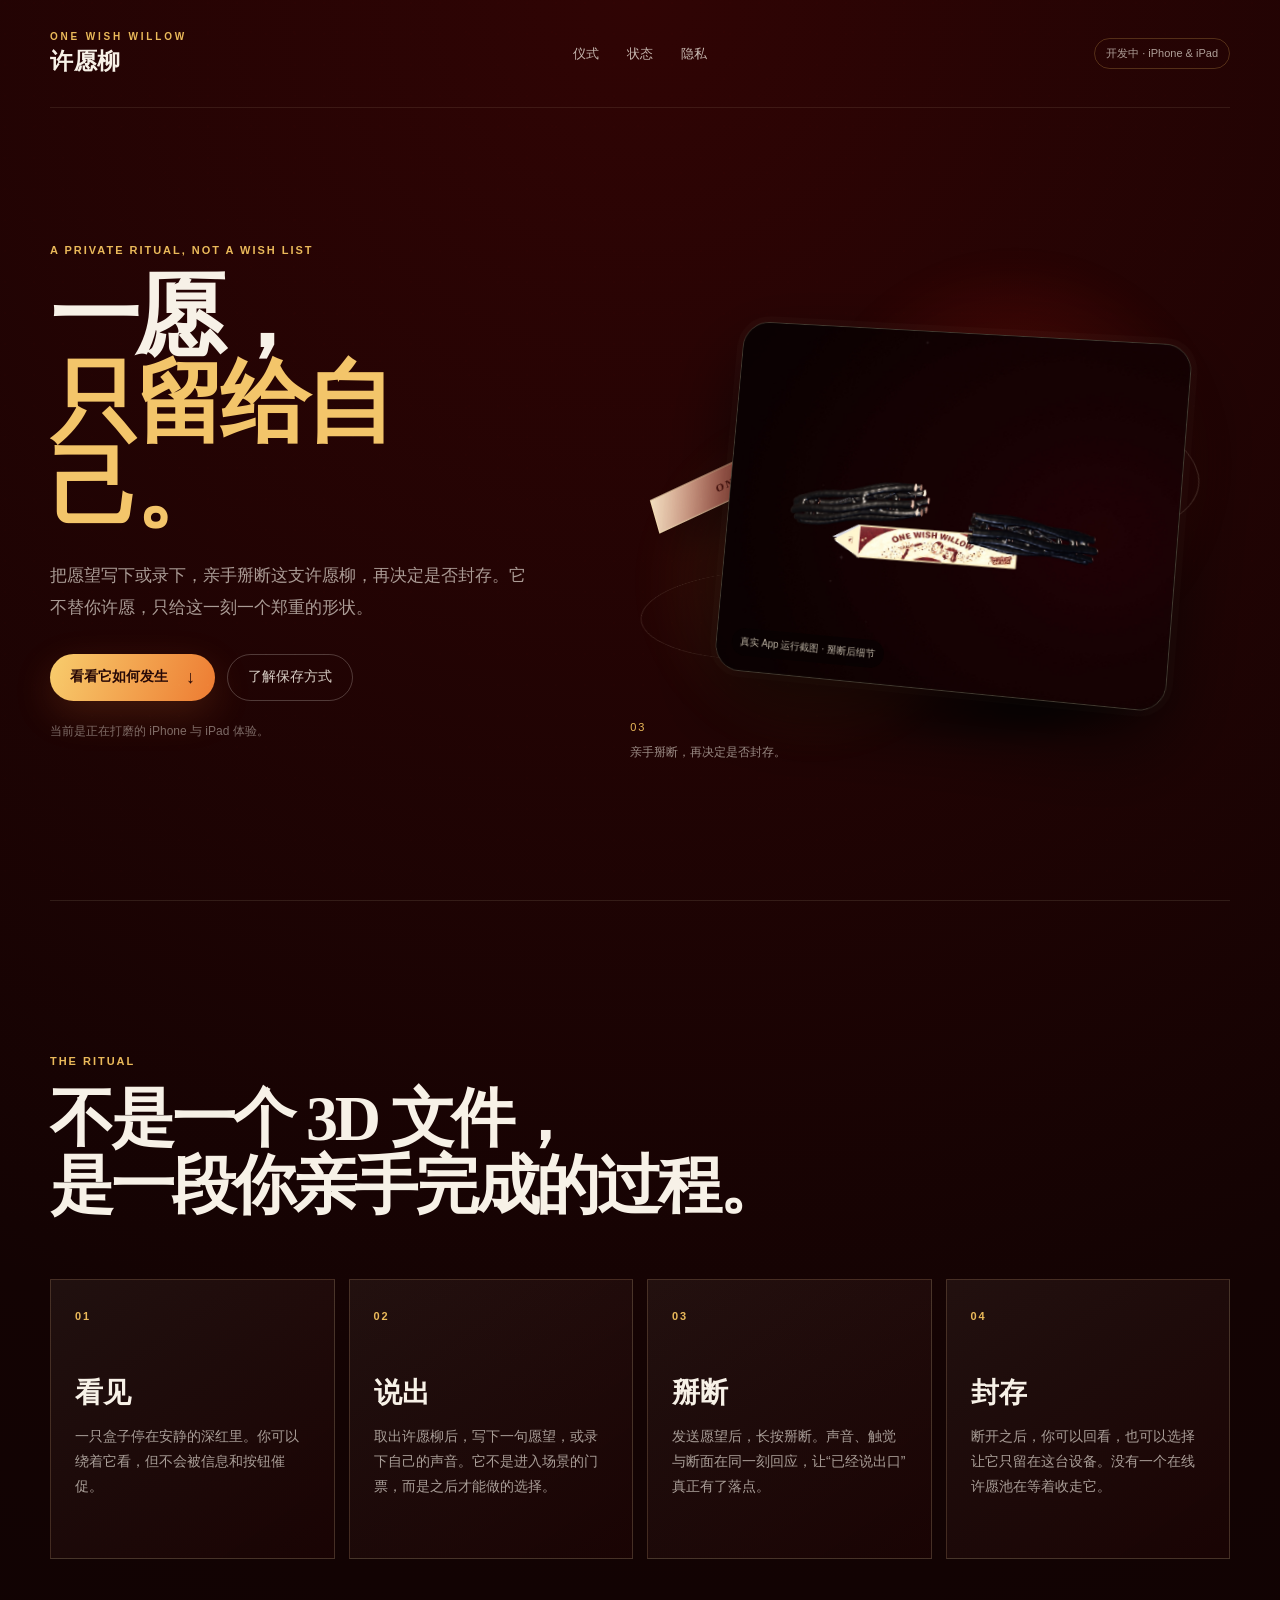
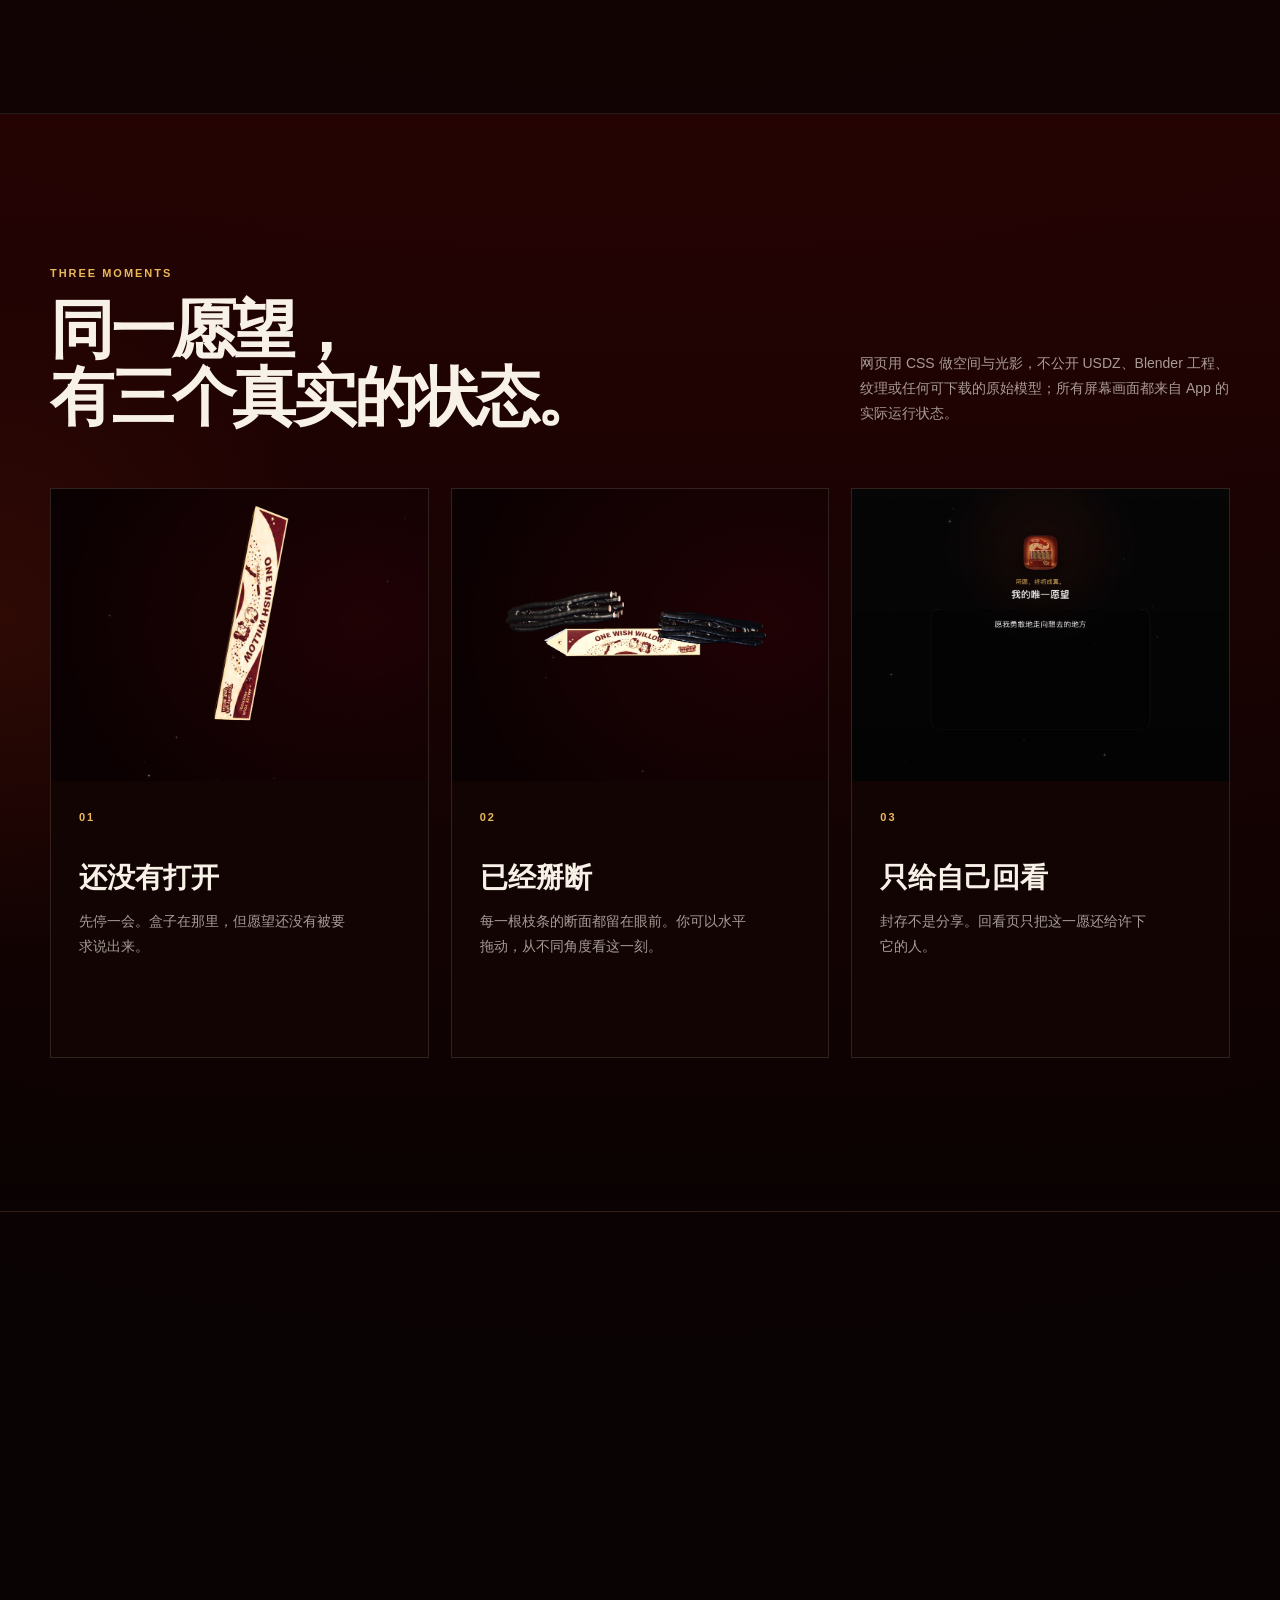
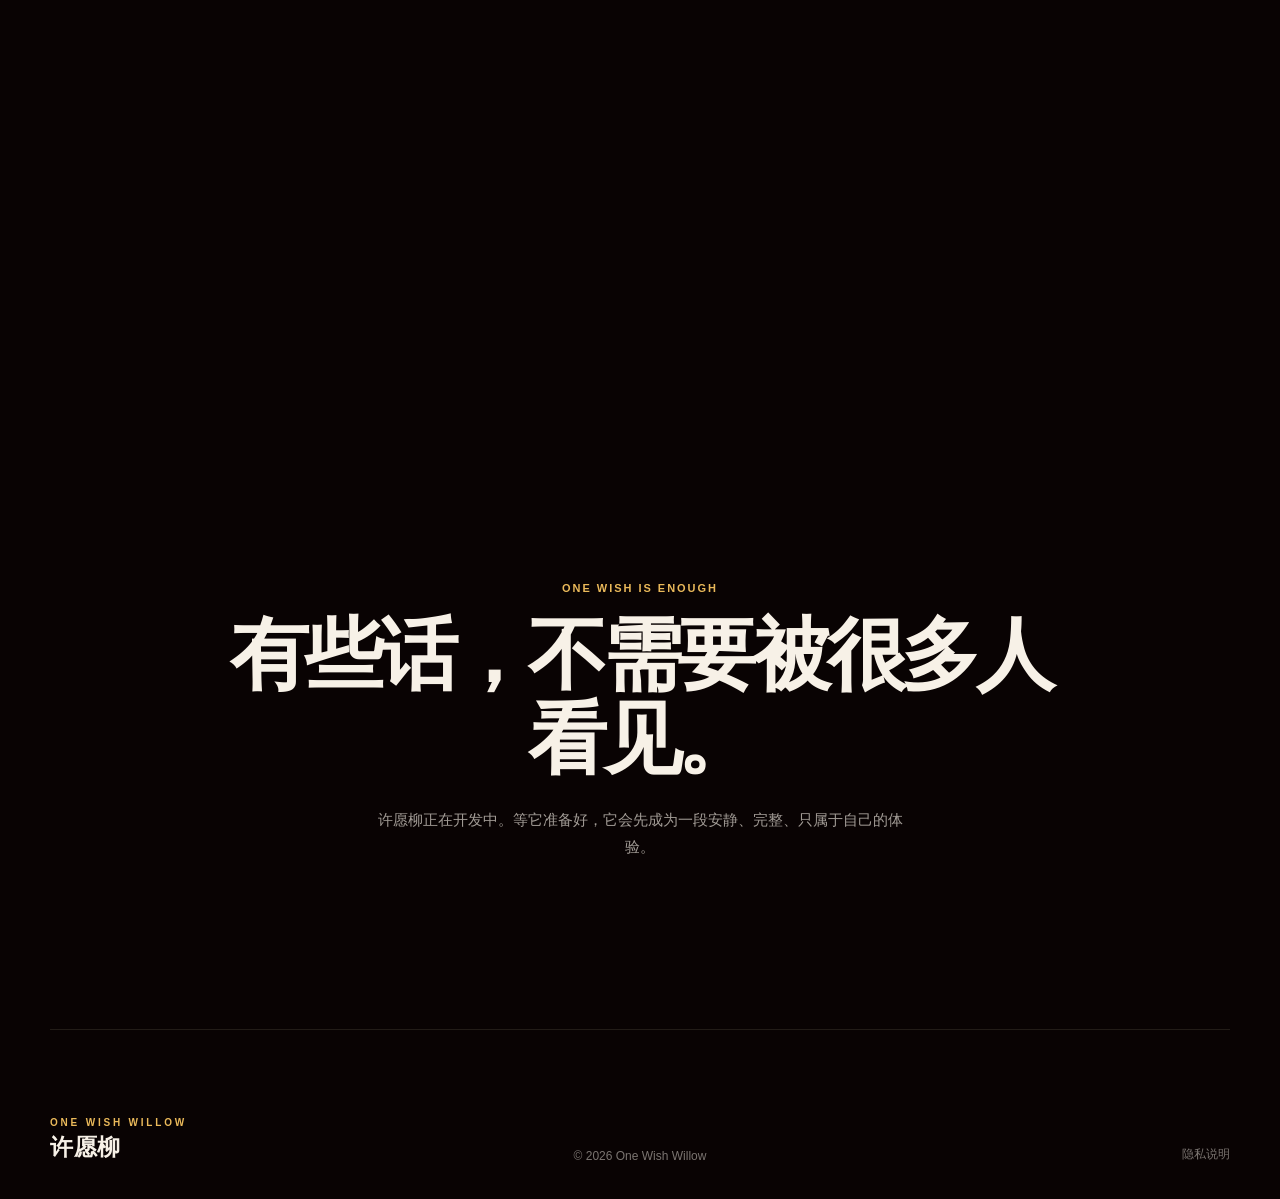
==== index.html @ a001f17a "发布许愿柳产品介绍站" ====
<!doctype html>
<html lang="zh-CN">
<head>
  <meta charset="utf-8">
  <meta name="viewport" content="width=device-width, initial-scale=1">
  <meta name="description" content="One Wish Willow（许愿柳）是一段可以被看见、写下、掰断并封存的个人仪式。">
  <meta name="theme-color" content="#140505">
  <link rel="canonical" href="https://onewishwillow.formyweblym.top/">
  <link rel="stylesheet" href="/assets/site.css">
  <title>许愿柳｜One Wish Willow</title>
  <meta property="og:type" content="website">
  <meta property="og:title" content="许愿柳｜One Wish Willow">
  <meta property="og:description" content="一愿，只留给自己。">
  <meta property="og:url" content="https://onewishwillow.formyweblym.top/">
</head>
<body>
  <a class="skip-link" href="#main">跳到正文</a>
  <div class="page-noise" aria-hidden="true"></div>

  <header class="site-header shell">
    <a class="brand" href="/" aria-label="许愿柳首页">
      <span class="brand-en">ONE WISH WILLOW</span>
      <span class="brand-cn">许愿柳</span>
    </a>
    <nav aria-label="页面导航">
      <a href="#ritual">仪式</a>
      <a href="#states">状态</a>
      <a href="#privacy">隐私</a>
    </nav>
    <span class="site-status">开发中 · iPhone &amp; iPad</span>
  </header>

  <main id="main">
    <section class="hero shell" aria-labelledby="hero-title">
      <div class="hero-copy" data-reveal>
        <p class="eyebrow">A PRIVATE RITUAL, NOT A WISH LIST</p>
        <h1 id="hero-title">一愿，<br><em>只留给自己。</em></h1>
        <p class="hero-lead">把愿望写下或录下，亲手掰断这支许愿柳，再决定是否封存。它不替你许愿，只给这一刻一个郑重的形状。</p>
        <div class="hero-actions">
          <a class="button button-primary" href="#ritual">看看它如何发生 <span aria-hidden="true">↓</span></a>
          <a class="button button-quiet" href="#privacy">了解保存方式</a>
        </div>
        <p class="availability">当前是正在打磨的 iPhone 与 iPad 体验。</p>
      </div>

      <div class="hero-stage" data-stage data-reveal aria-label="许愿柳在 iPad 上的真实 App 界面">
        <div class="stage-aura aura-one" aria-hidden="true"></div>
        <div class="stage-aura aura-two" aria-hidden="true"></div>
        <div class="paper-orbit orbit-one" aria-hidden="true"></div>
        <div class="paper-orbit orbit-two" aria-hidden="true"></div>
        <div class="paper-strip" aria-hidden="true"><span>ONE WISH WILLOW</span></div>
        <div class="device-shadow" aria-hidden="true"></div>
        <figure class="app-frame hero-frame">
          <img src="/assets/app-broken-detail.jpg" alt="许愿柳 App 掰断后的运行状态细节：分开的枝条与许愿盒停在深红背景中。" width="2064" height="1800">
          <figcaption>真实 App 运行截图 · 掰断后细节</figcaption>
        </figure>
        <p class="stage-note"><span>03</span> 亲手掰断，再决定是否封存。</p>
      </div>
    </section>

    <section class="manifesto shell" id="ritual" aria-labelledby="ritual-title">
      <div class="section-heading" data-reveal>
        <p class="eyebrow">THE RITUAL</p>
        <h2 id="ritual-title">不是一个 3D 文件，<br>是一段你亲手完成的过程。</h2>
      </div>
      <div class="ritual-grid">
        <article class="ritual-step" data-reveal>
          <span class="step-number">01</span>
          <h3>看见</h3>
          <p>一只盒子停在安静的深红里。你可以绕着它看，但不会被信息和按钮催促。</p>
        </article>
        <article class="ritual-step" data-reveal>
          <span class="step-number">02</span>
          <h3>说出</h3>
          <p>取出许愿柳后，写下一句愿望，或录下自己的声音。它不是进入场景的门票，而是之后才能做的选择。</p>
        </article>
        <article class="ritual-step" data-reveal>
          <span class="step-number">03</span>
          <h3>掰断</h3>
          <p>发送愿望后，长按掰断。声音、触觉与断面在同一刻回应，让“已经说出口”真正有了落点。</p>
        </article>
        <article class="ritual-step" data-reveal>
          <span class="step-number">04</span>
          <h3>封存</h3>
          <p>断开之后，你可以回看，也可以选择让它只留在这台设备。没有一个在线许愿池在等着收走它。</p>
        </article>
      </div>
    </section>

    <section class="state-section" id="states" aria-labelledby="states-title">
      <div class="shell">
        <div class="section-heading split-heading" data-reveal>
          <div>
            <p class="eyebrow">THREE MOMENTS</p>
            <h2 id="states-title">同一愿望，<br>有三个真实的状态。</h2>
          </div>
          <p>网页用 CSS 做空间与光影，不公开 USDZ、Blender 工程、纹理或任何可下载的原始模型；所有屏幕画面都来自 App 的实际运行状态。</p>
        </div>

        <div class="state-cards">
          <article class="state-card state-card-waiting" data-reveal>
            <div class="state-copy">
              <span class="step-number">01</span>
              <h3>还没有打开</h3>
              <p>先停一会。盒子在那里，但愿望还没有被要求说出来。</p>
            </div>
            <figure class="app-frame state-frame">
              <img src="/assets/app-awaiting.jpg" alt="未开盒的许愿柳 App 画面。" width="2064" height="2752" loading="lazy">
            </figure>
          </article>

          <article class="state-card state-card-broken" data-reveal>
            <div class="state-copy">
              <span class="step-number">02</span>
              <h3>已经掰断</h3>
              <p>每一根枝条的断面都留在眼前。你可以水平拖动，从不同角度看这一刻。</p>
            </div>
            <figure class="app-frame state-frame">
              <img src="/assets/app-broken.jpg" alt="许愿柳已经掰断后的 App 画面，左右两段枝条与许愿盒分离。" width="2064" height="2752" loading="lazy">
            </figure>
          </article>

          <article class="state-card state-card-archive" data-reveal>
            <div class="state-copy">
              <span class="step-number">03</span>
              <h3>只给自己回看</h3>
              <p>封存不是分享。回看页只把这一愿还给许下它的人。</p>
            </div>
            <figure class="app-frame state-frame">
              <img src="/assets/app-archive.jpg" alt="许愿柳 App 的愿望回看页面，展示一段已写下的愿望。" width="2064" height="2752" loading="lazy">
            </figure>
          </article>
        </div>
      </div>
    </section>

    <section class="privacy-section shell" id="privacy" aria-labelledby="privacy-title">
      <div class="privacy-panel" data-reveal>
        <div class="privacy-symbol" aria-hidden="true">一</div>
        <p class="eyebrow">PRIVATE BY INTENTION</p>
        <h2 id="privacy-title">愿望不是内容资产。</h2>
        <p>当前设计里，未封存的愿望只活在这次使用中；只有在你主动封存之后，它才会保存在这台设备的本地空间。它不使用 iCloud；卸载 App 后，本地沙盒也会一起清除。</p>
        <div class="privacy-facts" role="list">
          <span role="listitem">不公开 3D 原始资产</span>
          <span role="listitem">不把愿望同步到 iCloud</span>
          <span role="listitem">封存由你主动决定</span>
        </div>
        <a class="text-link" href="/privacy/">阅读产品隐私说明 <span aria-hidden="true">→</span></a>
      </div>
    </section>

    <section class="closing shell" aria-labelledby="closing-title">
      <p class="eyebrow" data-reveal>ONE WISH IS ENOUGH</p>
      <h2 id="closing-title" data-reveal>有些话，不需要被很多人看见。</h2>
      <p data-reveal>许愿柳正在开发中。等它准备好，它会先成为一段安静、完整、只属于自己的体验。</p>
    </section>
  </main>

  <footer class="site-footer shell">
    <a class="brand" href="/" aria-label="许愿柳首页">
      <span class="brand-en">ONE WISH WILLOW</span>
      <span class="brand-cn">许愿柳</span>
    </a>
    <p>© <span data-year>2026</span> One Wish Willow</p>
    <a href="/privacy/">隐私说明</a>
  </footer>

  <script src="/assets/site.js"></script>
</body>
</html>
---- assets/site.css ----
:root {
  color-scheme: dark;
  --ink: #f7f1e7;
  --muted: rgba(247, 241, 231, .64);
  --faint: rgba(247, 241, 231, .13);
  --line: rgba(251, 222, 165, .18);
  --gold: #eab95a;
  --orange: #f07b31;
  --wine: #330606;
  --night: #090303;
  --paper: #f5e8c8;
  --shell: min(1180px, calc(100vw - 48px));
  font-family: -apple-system, BlinkMacSystemFont, "SF Pro Display", "PingFang SC", "Hiragino Sans GB", "Microsoft YaHei", sans-serif;
}

* { box-sizing: border-box; }
html { scroll-behavior: smooth; background: var(--night); }
body { margin: 0; min-width: 320px; color: var(--ink); background: radial-gradient(circle at 50% 0%, #300404 0, #130303 32%, #090303 72%); }
body::before { content: ""; position: fixed; inset: 0; pointer-events: none; background: linear-gradient(90deg, rgba(255,255,255,.012) 1px, transparent 1px), linear-gradient(rgba(255,255,255,.01) 1px, transparent 1px); background-size: 72px 72px; mask-image: linear-gradient(#000, transparent 70%); opacity: .35; }
a { color: inherit; text-decoration: none; }
img { display: block; max-width: 100%; }
.shell { width: var(--shell); margin-inline: auto; }
.page-noise { position: fixed; z-index: 5; inset: 0; pointer-events: none; opacity: .16; mix-blend-mode: soft-light; background-image: radial-gradient(circle at 18% 9%, rgba(255,255,255,.20) 0 1px, transparent 1.2px), radial-gradient(circle at 84% 68%, rgba(255,212,145,.16) 0 1px, transparent 1.2px); background-size: 29px 31px, 43px 47px; }

.skip-link { position: fixed; left: 16px; top: -60px; z-index: 20; border-radius: 9px; padding: 10px 14px; background: var(--paper); color: #1b0604; transition: top .2s; }
.skip-link:focus { top: 16px; }
.site-header { position: relative; z-index: 6; display: grid; grid-template-columns: 1fr auto 1fr; align-items: center; min-height: 108px; border-bottom: 1px solid rgba(255, 238, 197, .09); }
.brand { display: inline-flex; width: fit-content; flex-direction: column; gap: 4px; }
.brand-en { color: var(--gold); font-size: 10px; font-weight: 800; letter-spacing: .28em; }
.brand-cn { font-family: ui-serif, "Songti SC", "STSong", serif; color: var(--ink); font-size: 23px; font-weight: 700; letter-spacing: .03em; }
nav { display: flex; align-items: center; gap: 28px; font-size: 13px; color: rgba(247,241,231,.75); }
nav a { transition: color .2s; }
nav a:hover, .text-link:hover, .back-link:hover { color: var(--gold); }
.site-status { justify-self: end; border: 1px solid rgba(234,185,90,.24); border-radius: 999px; padding: 7px 11px; color: rgba(247,241,231,.65); font-size: 11px; }

.hero { position: relative; display: grid; grid-template-columns: minmax(0, .9fr) minmax(440px, 1.1fr); min-height: min(820px, calc(100vh - 108px)); align-items: center; gap: clamp(40px, 7vw, 110px); padding-block: 60px 84px; }
.hero-copy { position: relative; z-index: 2; padding-block: 34px; }
.eyebrow { margin: 0 0 18px; color: var(--gold); font-size: 11px; font-weight: 750; letter-spacing: .18em; }
h1, h2, h3, p { margin-top: 0; }
h1 { max-width: 650px; margin-bottom: 28px; font-family: ui-serif, "Songti SC", "STSong", serif; font-size: clamp(52px, 7vw, 92px); font-weight: 650; letter-spacing: -.055em; line-height: .96; }
h1 em, h2 em { color: #f3c56a; font-style: normal; }
.hero-lead { max-width: 510px; color: var(--muted); font-size: 17px; line-height: 1.85; }
.hero-actions { display: flex; flex-wrap: wrap; gap: 12px; margin-top: 31px; }
.button { display: inline-flex; align-items: center; justify-content: center; min-height: 47px; padding: 0 20px; border-radius: 999px; font-size: 14px; transition: transform .22s ease, background .22s ease, border-color .22s ease; }
.button:hover { transform: translateY(-2px); }
.button-primary { gap: 18px; background: linear-gradient(110deg, #f8cd6d, #ed7b32); box-shadow: 0 13px 38px rgba(237, 123, 50, .18); color: #270806; font-weight: 750; }
.button-primary span { font-size: 18px; }
.button-quiet { border: 1px solid rgba(247,241,231,.23); color: rgba(247,241,231,.86); }
.availability { margin: 22px 0 0; color: rgba(247,241,231,.43); font-size: 12px; }

.hero-stage { position: relative; min-height: 610px; perspective: 1800px; isolation: isolate; }
.app-frame { overflow: hidden; border: 1px solid rgba(255,235,194,.24); background: #060202; box-shadow: 0 35px 80px rgba(0,0,0,.62), 0 0 0 6px rgba(255,238,214,.025); }
.hero-frame { position: absolute; z-index: 3; width: min(460px, 60vw); aspect-ratio: 1.28; right: 2%; top: 128px; border-radius: 27px; transform: rotateX(4deg) rotateY(-12deg) rotateZ(5deg) translateZ(0); transform-style: preserve-3d; transition: transform .5s cubic-bezier(.2,.7,.2,1); }
.hero-frame img { width: 100%; height: 100%; aspect-ratio: auto; object-fit: cover; object-position: center 66%; }
.hero-stage:hover .hero-frame { transform: rotateX(1deg) rotateY(-3deg) rotateZ(1deg) translateY(-8px); }
.app-frame img { width: 100%; aspect-ratio: 3 / 4; object-fit: cover; object-position: center; }
.hero-frame::after { content: ""; position: absolute; inset: 14px -12px -16px 14px; z-index: -1; border-radius: inherit; background: linear-gradient(130deg, rgba(234,185,90,.18), rgba(96,4,4,.12)); filter: blur(16px); transform: translateZ(-10px); }
.hero-frame figcaption { position: absolute; left: 16px; bottom: 15px; margin: 0; border-radius: 999px; padding: 7px 9px; background: rgba(8,2,2,.72); backdrop-filter: blur(10px); color: rgba(255,245,224,.72); font-size: 10px; }
.stage-aura { position: absolute; z-index: -1; border-radius: 50%; filter: blur(12px); }
.aura-one { width: 430px; height: 430px; right: 0; top: 62px; background: radial-gradient(circle, rgba(153, 16, 8, .55), transparent 67%); }
.aura-two { width: 390px; height: 350px; bottom: 40px; left: -10px; background: radial-gradient(circle, rgba(234, 143, 42, .18), transparent 66%); }
.device-shadow { position: absolute; z-index: 1; width: 310px; height: 82px; right: 7%; bottom: 52px; border-radius: 50%; background: radial-gradient(ellipse, rgba(0,0,0,.85), transparent 70%); filter: blur(12px); transform: rotate(-5deg); }
.paper-orbit { position: absolute; z-index: 0; border: 1px solid rgba(245,232,200,.22); transform-style: preserve-3d; }
.orbit-one { width: 370px; height: 370px; right: 5%; top: 95px; border-radius: 47% 53% 44% 56% / 48% 43% 57% 52%; transform: rotateX(66deg) rotateZ(-24deg); }
.orbit-two { width: 250px; height: 250px; left: 2%; bottom: 60px; border-radius: 50%; transform: rotateX(73deg) rotateZ(30deg); opacity: .62; }
.paper-strip { position: absolute; z-index: 2; left: 2%; top: 42%; width: 270px; border: 1px solid rgba(247,226,177,.65); padding: 10px 15px; background: linear-gradient(110deg, #f2dec0, #9e221a 47%, #f5dfbd); color: #50110c; font-family: ui-serif, serif; font-size: 11px; font-weight: 800; letter-spacing: .16em; text-align: center; transform: rotate(-25deg) skewX(-9deg); box-shadow: 15px 17px 35px rgba(0,0,0,.27); }
.stage-note { position: absolute; z-index: 4; left: 0; bottom: 23px; max-width: 210px; color: rgba(247,241,231,.57); font-size: 12px; line-height: 1.6; }
.stage-note span { display: block; margin-bottom: 6px; color: var(--gold); font-size: 11px; letter-spacing: .18em; }

.manifesto, .state-section, .privacy-section, .closing { padding-block: clamp(90px, 12vw, 165px); }
.manifesto { border-top: 1px solid rgba(255,238,197,.1); }
.section-heading h2 { margin-bottom: 0; font-family: ui-serif, "Songti SC", serif; font-size: clamp(37px, 5vw, 66px); font-weight: 600; letter-spacing: -.05em; line-height: 1.05; }
.ritual-grid { display: grid; grid-template-columns: repeat(4, 1fr); gap: 14px; margin-top: 60px; }
.ritual-step { min-height: 280px; border: 1px solid var(--line); padding: 26px 24px; background: linear-gradient(145deg, rgba(255,245,222,.055), rgba(104,6,4,.09)); transition: transform .25s, border-color .25s, background .25s; }
.ritual-step:hover { border-color: rgba(234,185,90,.5); background: linear-gradient(145deg, rgba(255,245,222,.09), rgba(104,6,4,.16)); transform: translateY(-6px); }
.step-number { color: var(--gold); font-size: 11px; font-weight: 750; letter-spacing: .18em; }
.ritual-step h3, .state-copy h3 { margin: 50px 0 12px; font-family: ui-serif, "Songti SC", serif; font-size: 28px; font-weight: 600; }
.ritual-step p, .state-copy p, .split-heading > p { color: var(--muted); font-size: 14px; line-height: 1.8; }

.state-section { position: relative; background: linear-gradient(180deg, rgba(99,4,4,.25), rgba(9,3,3,0)); border-block: 1px solid rgba(255,238,197,.1); overflow: clip; }
.state-section::before { content: ""; position: absolute; width: 700px; height: 700px; left: -350px; top: 14%; border-radius: 50%; background: radial-gradient(circle, rgba(204,58,18,.12), transparent 68%); }
.split-heading { position: relative; display: grid; grid-template-columns: 1fr minmax(240px, 370px); align-items: end; gap: 36px; }
.split-heading > p { margin: 0 0 5px; }
.state-cards { display: grid; grid-template-columns: repeat(3, 1fr); gap: 22px; margin-top: 56px; }
.state-card { position: relative; display: flex; min-height: 570px; flex-direction: column; overflow: hidden; border: 1px solid rgba(255,238,197,.13); background: #130404; }
.state-copy { position: relative; z-index: 2; order: 1; padding: 26px 28px 32px; }
.state-copy h3 { margin-top: 34px; }
.state-copy p { max-width: 270px; }
.state-frame, .state-card-broken .state-frame, .state-card-archive .state-frame { position: relative; order: 0; width: 100%; height: 292px; min-height: 292px; left: auto; bottom: auto; margin: 0; border: none; border-radius: 0; box-shadow: inset 0 -1px 0 rgba(255,238,197,.13); transform: none; }
.state-frame img { width: 100%; height: 100%; aspect-ratio: auto; object-fit: cover; object-position: center 62%; transition: transform .45s ease; }
.state-card-broken .state-frame img { object-position: center 61%; }
.state-card-archive .state-frame img { object-position: center 58%; }
.state-card:hover .state-frame, .state-card-broken:hover .state-frame, .state-card-archive:hover .state-frame { transform: none; }
.state-card:hover .state-frame img { transform: scale(1.025); }

.privacy-section { padding-top: clamp(100px, 14vw, 190px); }
.privacy-panel { position: relative; overflow: hidden; border: 1px solid rgba(234,185,90,.23); padding: clamp(42px, 7vw, 90px); background: radial-gradient(circle at 100% 0%, rgba(156,24,11,.36), transparent 35%), linear-gradient(135deg, rgba(248,219,158,.11), rgba(42,4,4,.45)); }
.privacy-panel::before { content: ""; position: absolute; width: 230px; height: 230px; right: -56px; bottom: -70px; border: 1px solid rgba(234,185,90,.35); border-radius: 45% 55% 50% 50%; transform: rotate(35deg); }
.privacy-panel h2 { position: relative; max-width: 650px; margin-bottom: 24px; font-family: ui-serif, "Songti SC", serif; font-size: clamp(42px, 5vw, 70px); font-weight: 600; letter-spacing: -.05em; line-height: 1; }
.privacy-panel > p:not(.eyebrow) { position: relative; max-width: 660px; color: rgba(247,241,231,.7); font-size: 16px; line-height: 1.9; }
.privacy-symbol { position: absolute; top: -50px; right: 7%; color: rgba(234,185,90,.13); font-family: ui-serif, serif; font-size: 290px; line-height: 1; }
.privacy-facts { position: relative; display: flex; flex-wrap: wrap; gap: 10px; margin: 34px 0; }
.privacy-facts span { border: 1px solid rgba(247,241,231,.24); border-radius: 999px; padding: 9px 13px; color: rgba(247,241,231,.82); font-size: 12px; }
.text-link { position: relative; display: inline-block; color: var(--gold); font-size: 14px; }

.closing { text-align: center; }
.closing .eyebrow { margin-bottom: 20px; }
.closing h2 { max-width: 860px; margin: 0 auto 25px; font-family: ui-serif, "Songti SC", serif; font-size: clamp(44px, 6.2vw, 82px); font-weight: 600; letter-spacing: -.055em; line-height: 1.05; }
.closing > p:last-child { max-width: 530px; margin-inline: auto; color: var(--muted); font-size: 15px; line-height: 1.8; }
.site-footer { display: grid; grid-template-columns: 1fr auto 1fr; align-items: end; gap: 22px; min-height: 170px; border-top: 1px solid rgba(255,238,197,.1); padding-bottom: 36px; }
.site-footer p, .site-footer > a:last-child { margin: 0; color: rgba(247,241,231,.48); font-size: 12px; }
.site-footer > a:last-child { justify-self: end; }

.inner-page { background: radial-gradient(circle at 85% 10%, #310404, #0a0303 58%); }
.back-link { justify-self: end; color: rgba(247,241,231,.7); font-size: 13px; }
.policy { max-width: 830px; padding-block: 100px 140px; }
.policy h1 { max-width: 760px; margin-bottom: 26px; font-size: clamp(51px, 7vw, 85px); }
.policy-lead { max-width: 620px; margin-bottom: 75px; color: var(--muted); font-size: 17px; line-height: 1.85; }
.policy section { border-top: 1px solid var(--line); padding: 30px 0; }
.policy section h2 { margin-bottom: 13px; font-family: ui-serif, "Songti SC", serif; font-size: 29px; font-weight: 600; }
.policy section p { max-width: 660px; margin-bottom: 0; color: var(--muted); font-size: 15px; line-height: 1.9; }

[data-reveal] { opacity: 0; transform: translateY(20px); transition: opacity .7s ease, transform .7s cubic-bezier(.2,.7,.2,1); }
[data-reveal].is-visible { opacity: 1; transform: none; }

@media (max-width: 900px) {
  .site-header { grid-template-columns: 1fr auto; min-height: 88px; }
  .site-header nav { display: none; }
  .hero { grid-template-columns: 1fr; padding-top: 48px; }
  .hero-stage { min-height: 570px; }
  .hero-frame { right: 11%; }
  .ritual-grid { grid-template-columns: repeat(2, 1fr); }
  .state-cards { grid-template-columns: 1fr; }
  .state-card { min-height: 650px; }
  .state-card-broken { min-height: 640px; }
  .split-heading { grid-template-columns: 1fr; }
  .site-footer { grid-template-columns: 1fr auto; }
  .site-footer p { display: none; }
}

@media (max-width: 560px) {
  :root { --shell: min(100vw - 32px, 1180px); }
  .site-status { font-size: 10px; padding: 6px 8px; }
  .hero { gap: 14px; min-height: auto; padding-block: 42px 70px; }
  h1 { font-size: clamp(49px, 15.8vw, 69px); }
  .hero-lead { font-size: 15px; }
  .hero-stage { min-height: 520px; margin-inline: -5px; }
  .hero-frame { width: min(340px, 82vw); right: 4%; top: 80px; }
  .paper-strip { left: -5px; width: 210px; font-size: 9px; }
  .stage-note { left: 5px; bottom: 5px; }
  .orbit-one { width: 310px; height: 310px; }
  .ritual-grid { grid-template-columns: 1fr; }
  .ritual-step { min-height: 210px; }
  .ritual-step h3 { margin-top: 30px; }
  .state-card { min-height: 600px; }
  .state-copy { padding: 24px 22px 8px; }
  .state-copy h3 { margin-top: 24px; }
  .state-card-broken { min-height: 570px; }
  .privacy-panel { margin-inline: -3px; }
  .site-footer { min-height: 140px; }
}

@media (prefers-reduced-motion: reduce) {
  html { scroll-behavior: auto; }
  *, *::before, *::after { animation-duration: .01ms !important; animation-iteration-count: 1 !important; transition-duration: .01ms !important; }
}
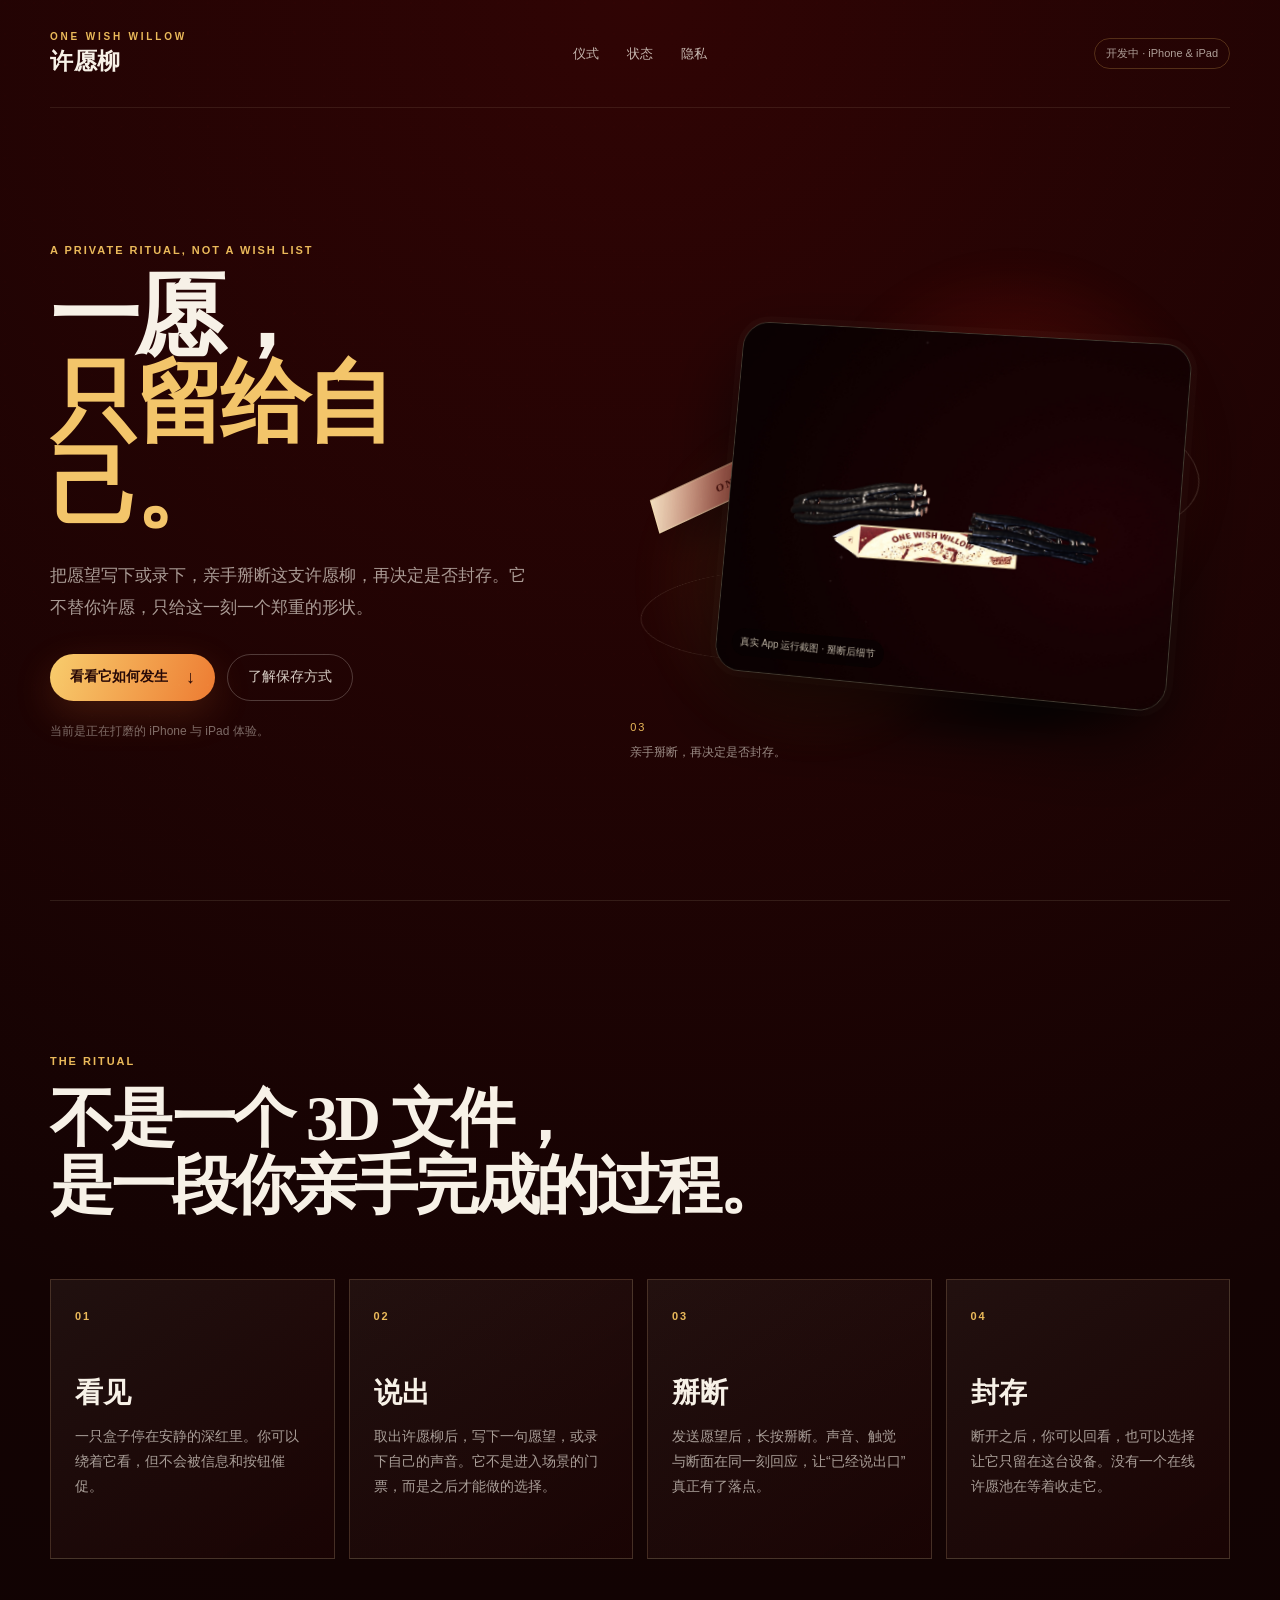
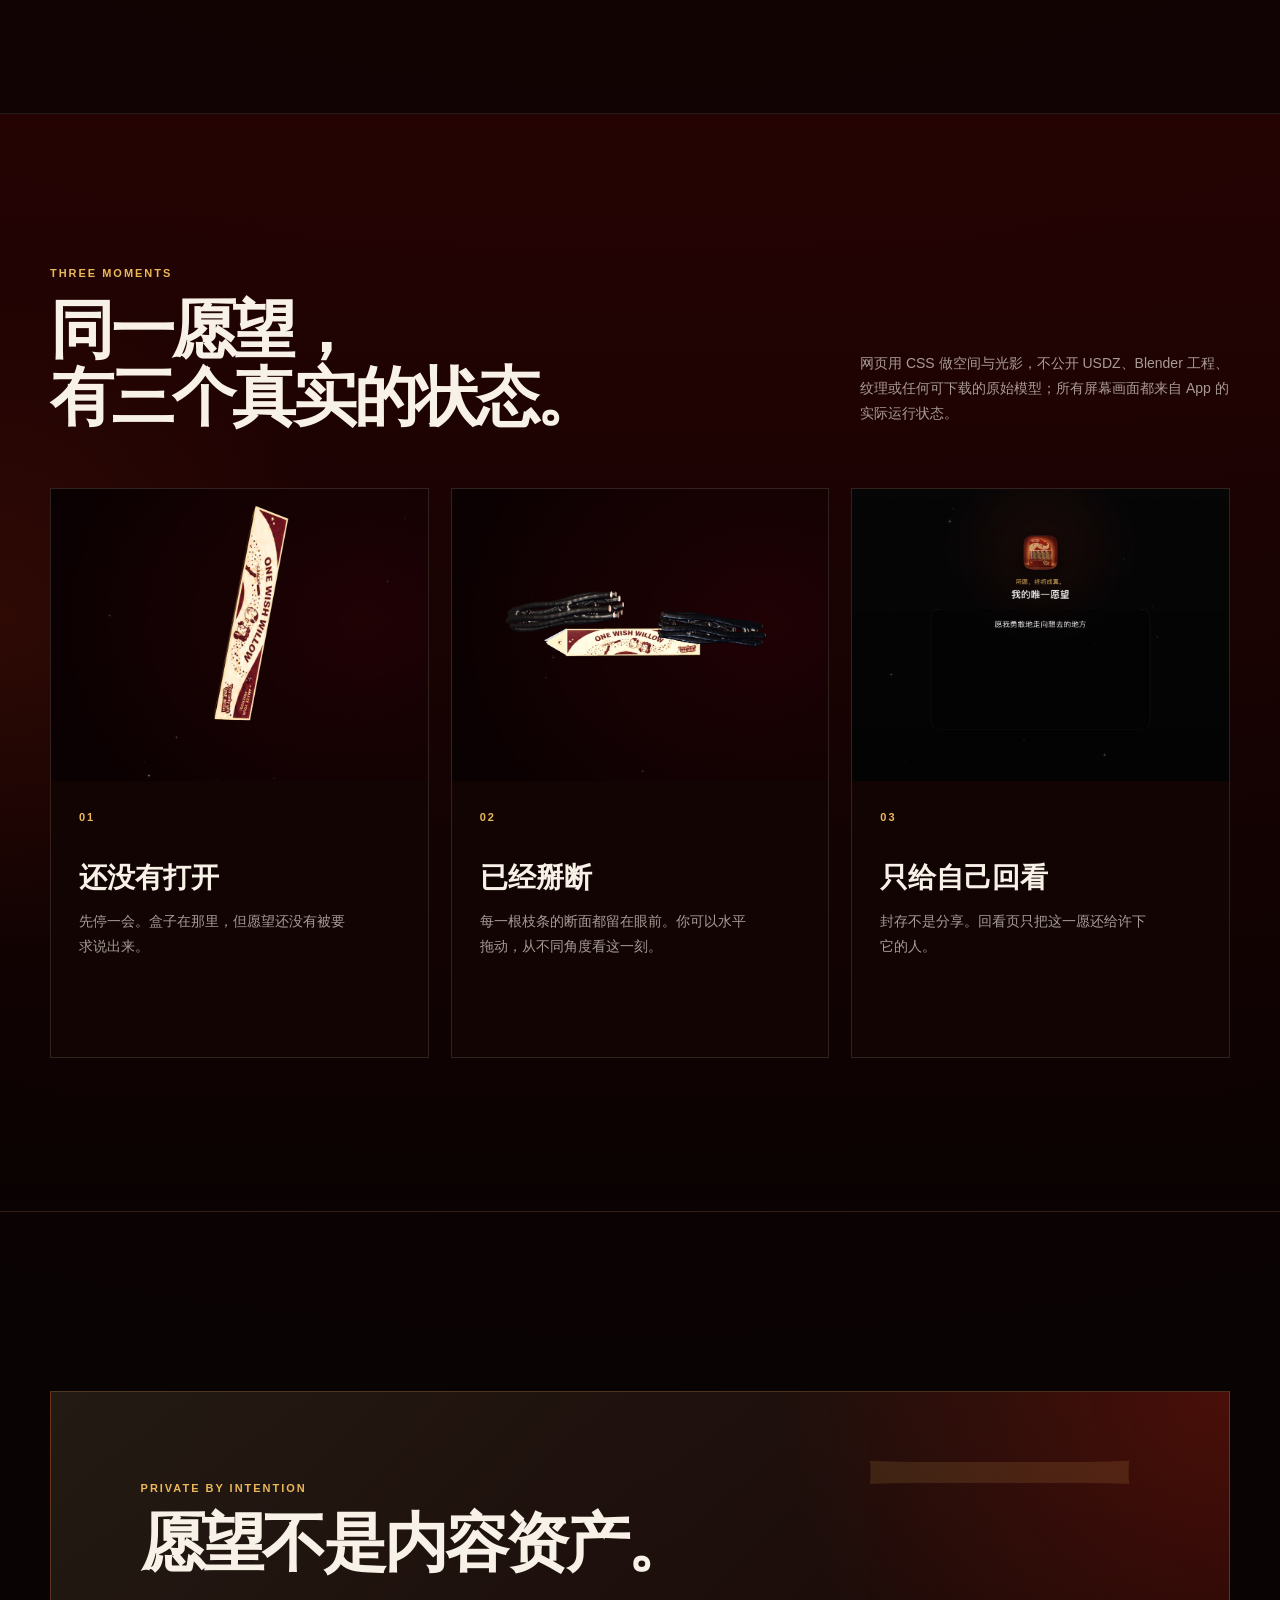
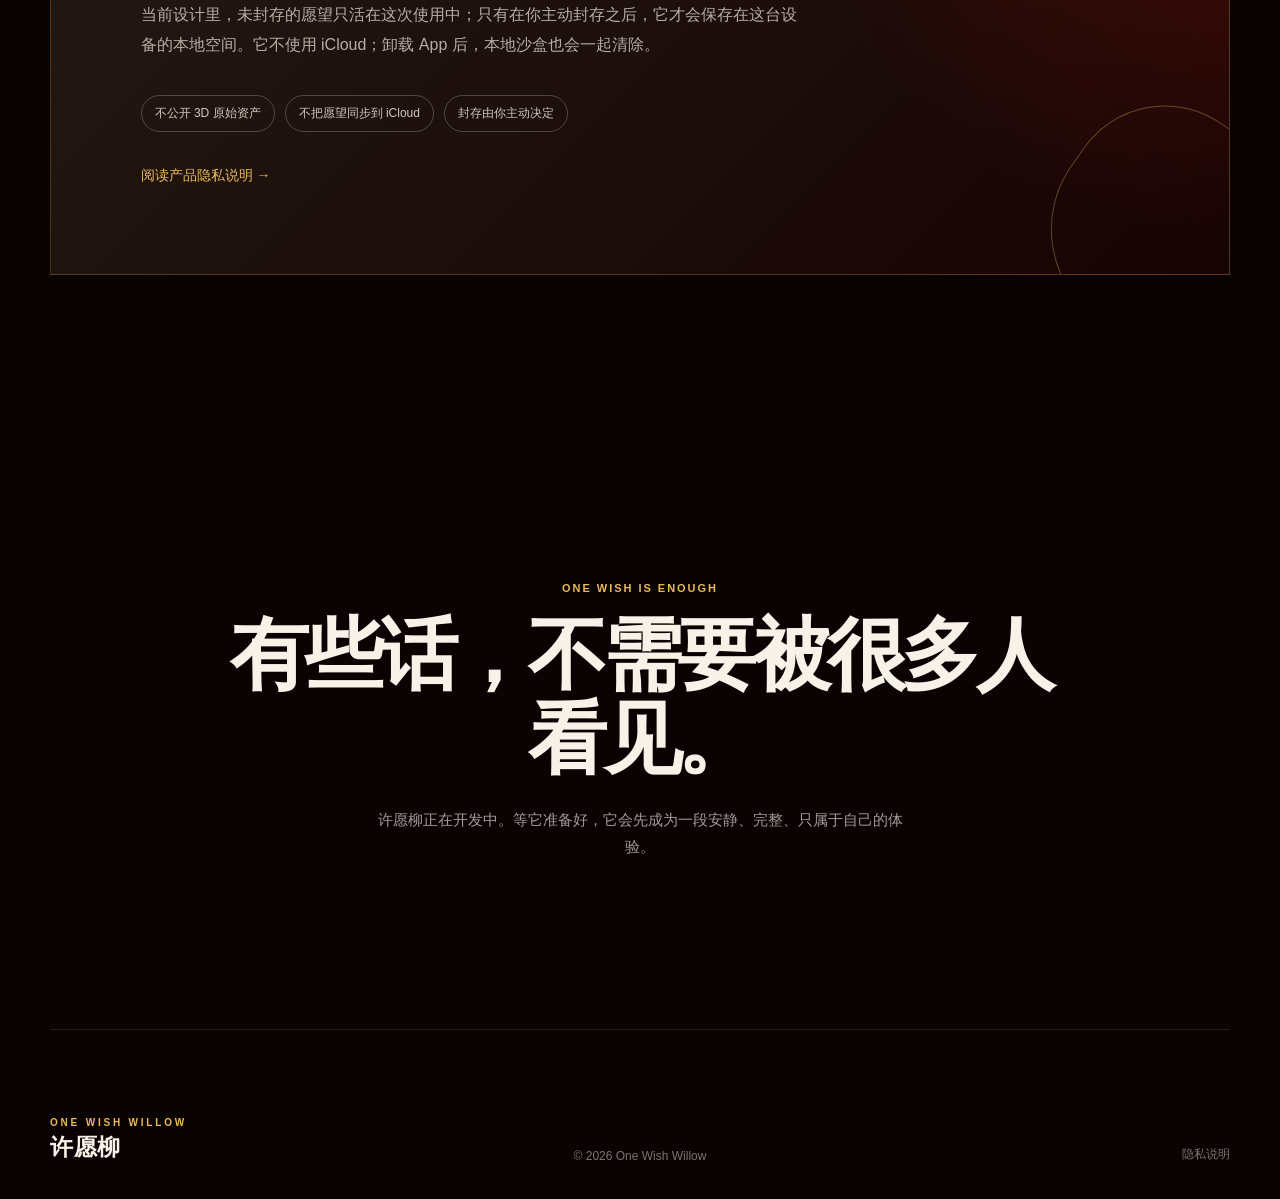
==== commit fab49e15: "补充产品站图标" ====
--- a/index.html
+++ b/index.html
@@ -5,6 +5,7 @@
   <meta name="viewport" content="width=device-width, initial-scale=1">
   <meta name="description" content="One Wish Willow（许愿柳）是一段可以被看见、写下、掰断并封存的个人仪式。">
   <meta name="theme-color" content="#140505">
+  <link rel="icon" type="image/png" href="/assets/favicon.png">
   <link rel="canonical" href="https://onewishwillow.formyweblym.top/">
   <link rel="stylesheet" href="/assets/site.css">
   <title>许愿柳｜One Wish Willow</title>
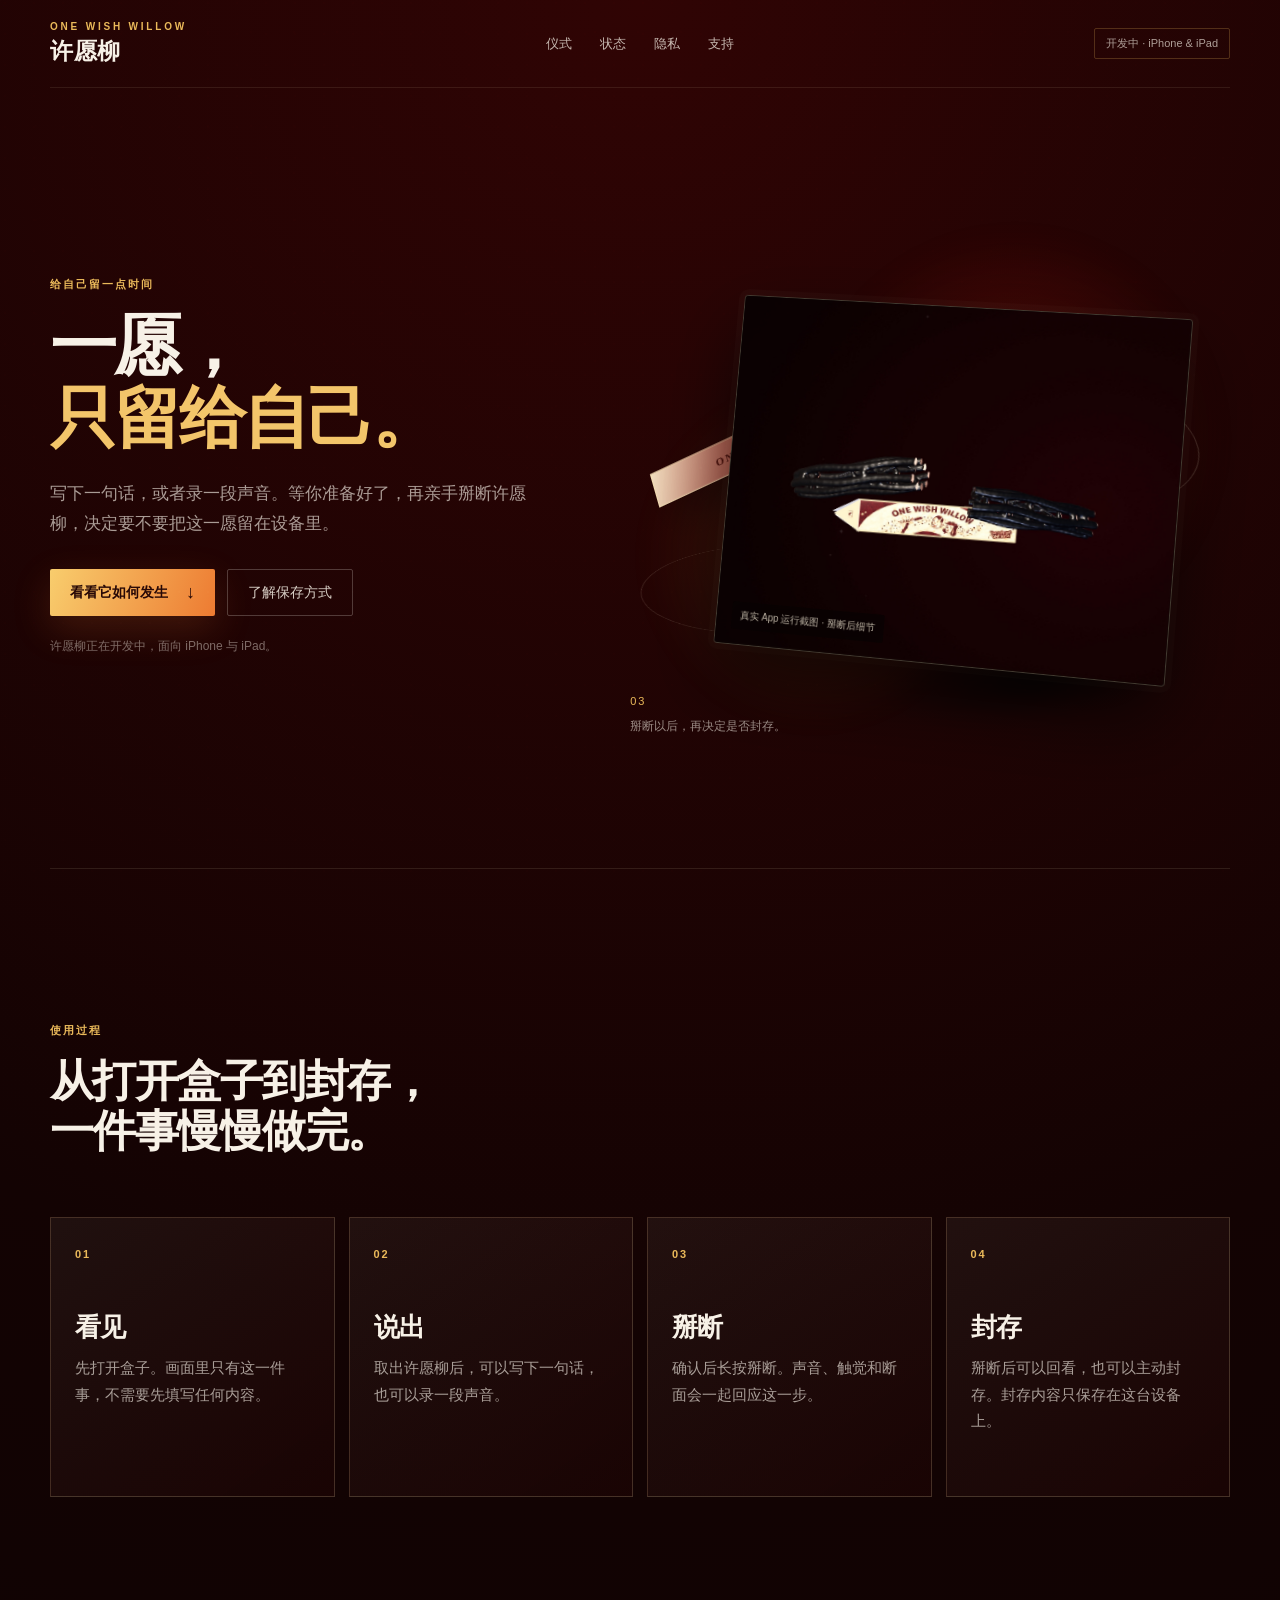
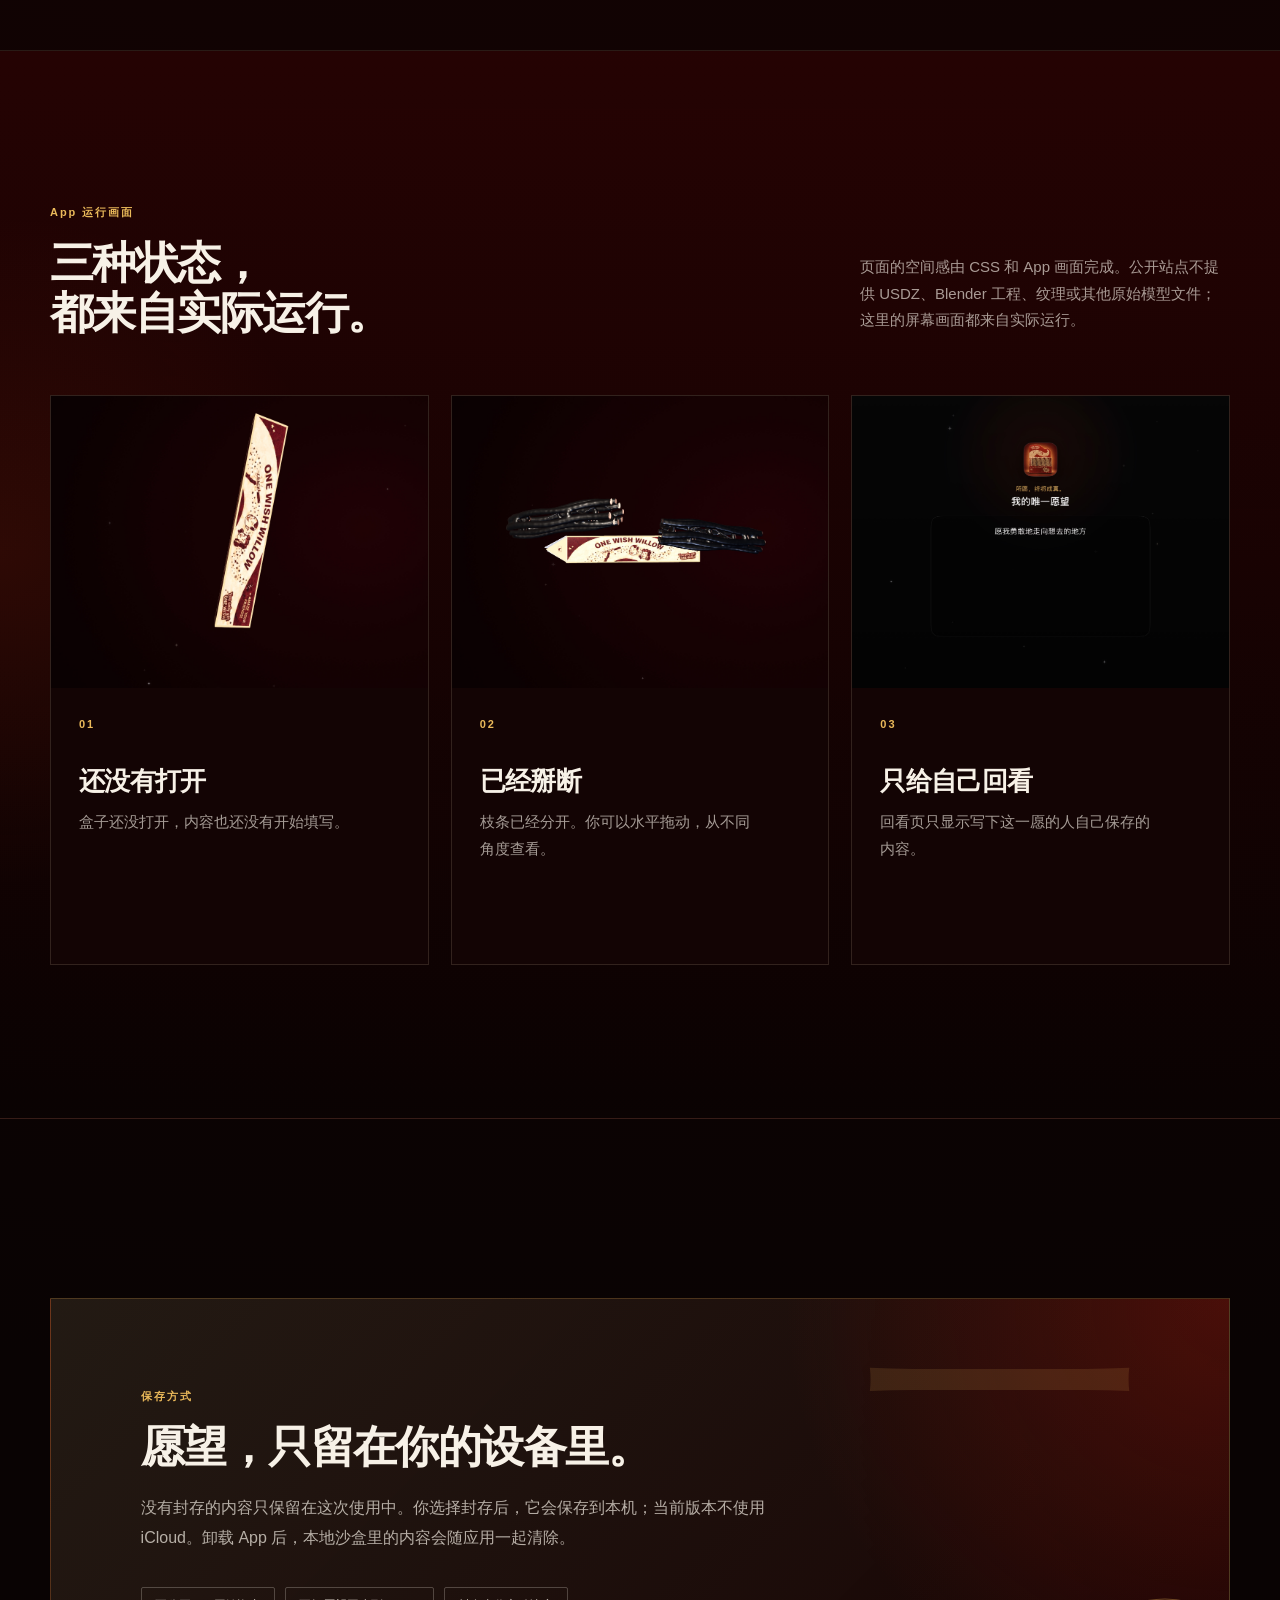
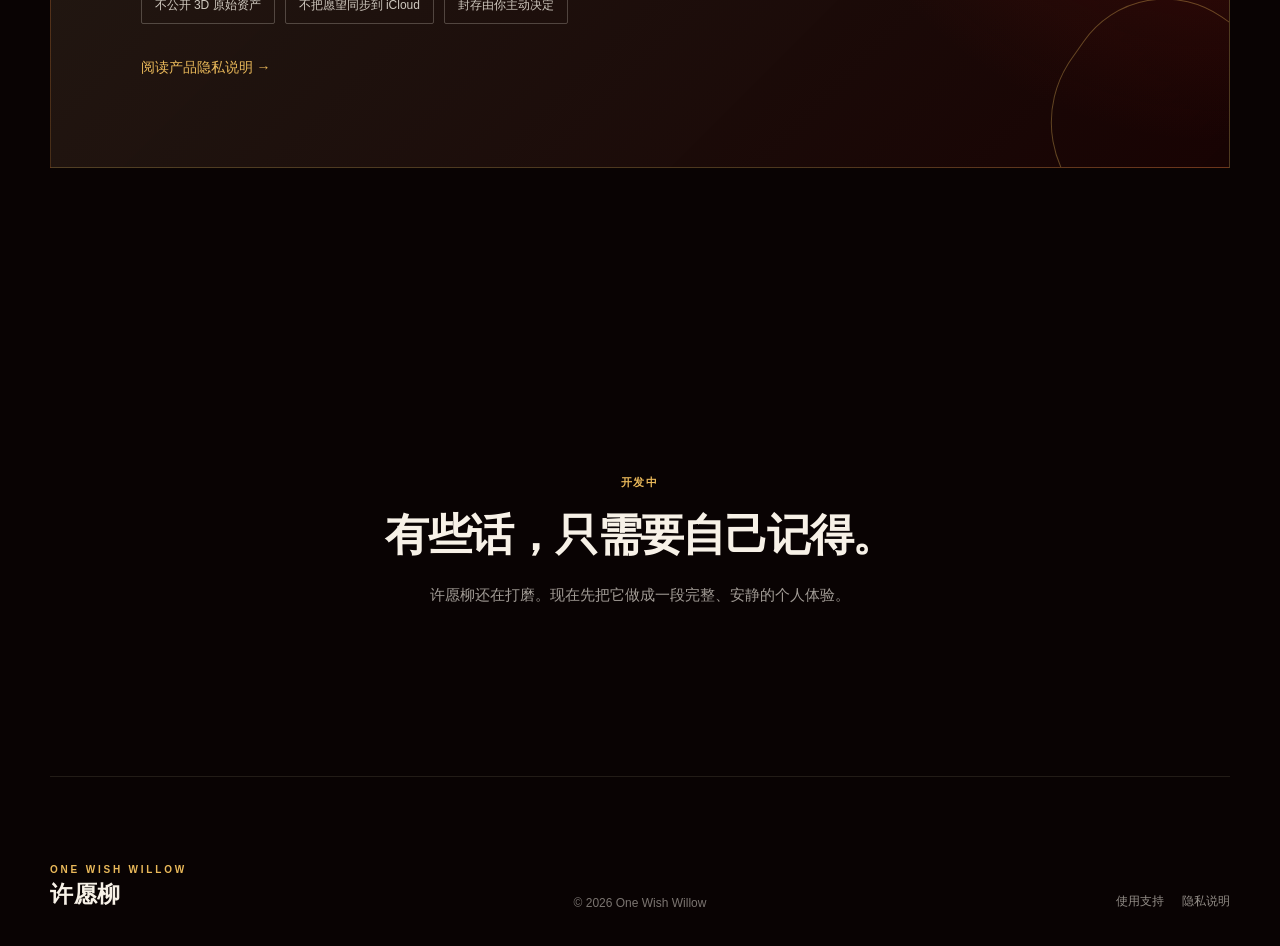
==== commit 8bad98c6: "完善支持页并收紧产品站排版" ====
--- a/index.html
+++ b/index.html
@@ -27,6 +27,7 @@
       <a href="#ritual">仪式</a>
       <a href="#states">状态</a>
       <a href="#privacy">隐私</a>
+      <a href="/support/">支持</a>
     </nav>
     <span class="site-status">开发中 · iPhone &amp; iPad</span>
   </header>
@@ -34,14 +35,14 @@
   <main id="main">
     <section class="hero shell" aria-labelledby="hero-title">
       <div class="hero-copy" data-reveal>
-        <p class="eyebrow">A PRIVATE RITUAL, NOT A WISH LIST</p>
+        <p class="eyebrow">给自己留一点时间</p>
         <h1 id="hero-title">一愿，<br><em>只留给自己。</em></h1>
-        <p class="hero-lead">把愿望写下或录下，亲手掰断这支许愿柳，再决定是否封存。它不替你许愿，只给这一刻一个郑重的形状。</p>
+        <p class="hero-lead">写下一句话，或者录一段声音。等你准备好了，再亲手掰断许愿柳，决定要不要把这一愿留在设备里。</p>
         <div class="hero-actions">
           <a class="button button-primary" href="#ritual">看看它如何发生 <span aria-hidden="true">↓</span></a>
           <a class="button button-quiet" href="#privacy">了解保存方式</a>
         </div>
-        <p class="availability">当前是正在打磨的 iPhone 与 iPad 体验。</p>
+        <p class="availability">许愿柳正在开发中，面向 iPhone 与 iPad。</p>
       </div>
 
       <div class="hero-stage" data-stage data-reveal aria-label="许愿柳在 iPad 上的真实 App 界面">
@@ -55,35 +56,35 @@
           <img src="/assets/app-broken-detail.jpg" alt="许愿柳 App 掰断后的运行状态细节：分开的枝条与许愿盒停在深红背景中。" width="2064" height="1800">
           <figcaption>真实 App 运行截图 · 掰断后细节</figcaption>
         </figure>
-        <p class="stage-note"><span>03</span> 亲手掰断，再决定是否封存。</p>
+        <p class="stage-note"><span>03</span> 掰断以后，再决定是否封存。</p>
       </div>
     </section>
 
     <section class="manifesto shell" id="ritual" aria-labelledby="ritual-title">
       <div class="section-heading" data-reveal>
-        <p class="eyebrow">THE RITUAL</p>
-        <h2 id="ritual-title">不是一个 3D 文件，<br>是一段你亲手完成的过程。</h2>
+        <p class="eyebrow">使用过程</p>
+        <h2 id="ritual-title">从打开盒子到封存，<br>一件事慢慢做完。</h2>
       </div>
       <div class="ritual-grid">
         <article class="ritual-step" data-reveal>
           <span class="step-number">01</span>
           <h3>看见</h3>
-          <p>一只盒子停在安静的深红里。你可以绕着它看，但不会被信息和按钮催促。</p>
+          <p>先打开盒子。画面里只有这一件事，不需要先填写任何内容。</p>
         </article>
         <article class="ritual-step" data-reveal>
           <span class="step-number">02</span>
           <h3>说出</h3>
-          <p>取出许愿柳后，写下一句愿望，或录下自己的声音。它不是进入场景的门票，而是之后才能做的选择。</p>
+          <p>取出许愿柳后，可以写下一句话，也可以录一段声音。</p>
         </article>
         <article class="ritual-step" data-reveal>
           <span class="step-number">03</span>
           <h3>掰断</h3>
-          <p>发送愿望后，长按掰断。声音、触觉与断面在同一刻回应，让“已经说出口”真正有了落点。</p>
+          <p>确认后长按掰断。声音、触觉和断面会一起回应这一步。</p>
         </article>
         <article class="ritual-step" data-reveal>
           <span class="step-number">04</span>
           <h3>封存</h3>
-          <p>断开之后，你可以回看，也可以选择让它只留在这台设备。没有一个在线许愿池在等着收走它。</p>
+          <p>掰断后可以回看，也可以主动封存。封存内容只保存在这台设备上。</p>
         </article>
       </div>
     </section>
@@ -92,10 +93,10 @@
       <div class="shell">
         <div class="section-heading split-heading" data-reveal>
           <div>
-            <p class="eyebrow">THREE MOMENTS</p>
-            <h2 id="states-title">同一愿望，<br>有三个真实的状态。</h2>
+            <p class="eyebrow">App 运行画面</p>
+            <h2 id="states-title">三种状态，<br>都来自实际运行。</h2>
           </div>
-          <p>网页用 CSS 做空间与光影，不公开 USDZ、Blender 工程、纹理或任何可下载的原始模型；所有屏幕画面都来自 App 的实际运行状态。</p>
+          <p>页面的空间感由 CSS 和 App 画面完成。公开站点不提供 USDZ、Blender 工程、纹理或其他原始模型文件；这里的屏幕画面都来自实际运行。</p>
         </div>
 
         <div class="state-cards">
@@ -103,7 +104,7 @@
             <div class="state-copy">
               <span class="step-number">01</span>
               <h3>还没有打开</h3>
-              <p>先停一会。盒子在那里，但愿望还没有被要求说出来。</p>
+              <p>盒子还没打开，内容也还没有开始填写。</p>
             </div>
             <figure class="app-frame state-frame">
               <img src="/assets/app-awaiting.jpg" alt="未开盒的许愿柳 App 画面。" width="2064" height="2752" loading="lazy">
@@ -114,7 +115,7 @@
             <div class="state-copy">
               <span class="step-number">02</span>
               <h3>已经掰断</h3>
-              <p>每一根枝条的断面都留在眼前。你可以水平拖动，从不同角度看这一刻。</p>
+              <p>枝条已经分开。你可以水平拖动，从不同角度查看。</p>
             </div>
             <figure class="app-frame state-frame">
               <img src="/assets/app-broken.jpg" alt="许愿柳已经掰断后的 App 画面，左右两段枝条与许愿盒分离。" width="2064" height="2752" loading="lazy">
@@ -125,7 +126,7 @@
             <div class="state-copy">
               <span class="step-number">03</span>
               <h3>只给自己回看</h3>
-              <p>封存不是分享。回看页只把这一愿还给许下它的人。</p>
+              <p>回看页只显示写下这一愿的人自己保存的内容。</p>
             </div>
             <figure class="app-frame state-frame">
               <img src="/assets/app-archive.jpg" alt="许愿柳 App 的愿望回看页面，展示一段已写下的愿望。" width="2064" height="2752" loading="lazy">
@@ -138,9 +139,9 @@
     <section class="privacy-section shell" id="privacy" aria-labelledby="privacy-title">
       <div class="privacy-panel" data-reveal>
         <div class="privacy-symbol" aria-hidden="true">一</div>
-        <p class="eyebrow">PRIVATE BY INTENTION</p>
-        <h2 id="privacy-title">愿望不是内容资产。</h2>
-        <p>当前设计里，未封存的愿望只活在这次使用中；只有在你主动封存之后，它才会保存在这台设备的本地空间。它不使用 iCloud；卸载 App 后，本地沙盒也会一起清除。</p>
+        <p class="eyebrow">保存方式</p>
+        <h2 id="privacy-title">愿望，只留在你的设备里。</h2>
+        <p>没有封存的内容只保留在这次使用中。你选择封存后，它会保存到本机；当前版本不使用 iCloud。卸载 App 后，本地沙盒里的内容会随应用一起清除。</p>
         <div class="privacy-facts" role="list">
           <span role="listitem">不公开 3D 原始资产</span>
           <span role="listitem">不把愿望同步到 iCloud</span>
@@ -151,9 +152,9 @@
     </section>
 
     <section class="closing shell" aria-labelledby="closing-title">
-      <p class="eyebrow" data-reveal>ONE WISH IS ENOUGH</p>
-      <h2 id="closing-title" data-reveal>有些话，不需要被很多人看见。</h2>
-      <p data-reveal>许愿柳正在开发中。等它准备好，它会先成为一段安静、完整、只属于自己的体验。</p>
+      <p class="eyebrow" data-reveal>开发中</p>
+      <h2 id="closing-title" data-reveal>有些话，只需要自己记得。</h2>
+      <p data-reveal>许愿柳还在打磨。现在先把它做成一段完整、安静的个人体验。</p>
     </section>
   </main>
 
@@ -163,7 +164,10 @@
       <span class="brand-cn">许愿柳</span>
     </a>
     <p>© <span data-year>2026</span> One Wish Willow</p>
-    <a href="/privacy/">隐私说明</a>
+    <div class="footer-links">
+      <a href="/support/">使用支持</a>
+      <a href="/privacy/">隐私说明</a>
+    </div>
   </footer>
 
   <script src="/assets/site.js"></script>
--- a/assets/site.css
+++ b/assets/site.css
@@ -10,38 +10,41 @@
   --night: #090303;
   --paper: #f5e8c8;
   --shell: min(1180px, calc(100vw - 48px));
+  --title-1: clamp(48px, 5.25vw, 68px);
+  --title-2: clamp(32px, 3.4vw, 46px);
+  --title-3: clamp(21px, 2vw, 27px);
   font-family: -apple-system, BlinkMacSystemFont, "SF Pro Display", "PingFang SC", "Hiragino Sans GB", "Microsoft YaHei", sans-serif;
 }
 
 * { box-sizing: border-box; }
 html { scroll-behavior: smooth; background: var(--night); }
-body { margin: 0; min-width: 320px; color: var(--ink); background: radial-gradient(circle at 50% 0%, #300404 0, #130303 32%, #090303 72%); }
+body { margin: 0; min-width: 320px; overflow-x: clip; color: var(--ink); background: radial-gradient(circle at 50% 0%, #300404 0, #130303 32%, #090303 72%); }
 body::before { content: ""; position: fixed; inset: 0; pointer-events: none; background: linear-gradient(90deg, rgba(255,255,255,.012) 1px, transparent 1px), linear-gradient(rgba(255,255,255,.01) 1px, transparent 1px); background-size: 72px 72px; mask-image: linear-gradient(#000, transparent 70%); opacity: .35; }
 a { color: inherit; text-decoration: none; }
 img { display: block; max-width: 100%; }
 .shell { width: var(--shell); margin-inline: auto; }
 .page-noise { position: fixed; z-index: 5; inset: 0; pointer-events: none; opacity: .16; mix-blend-mode: soft-light; background-image: radial-gradient(circle at 18% 9%, rgba(255,255,255,.20) 0 1px, transparent 1.2px), radial-gradient(circle at 84% 68%, rgba(255,212,145,.16) 0 1px, transparent 1.2px); background-size: 29px 31px, 43px 47px; }
 
-.skip-link { position: fixed; left: 16px; top: -60px; z-index: 20; border-radius: 9px; padding: 10px 14px; background: var(--paper); color: #1b0604; transition: top .2s; }
+.skip-link { position: fixed; left: 16px; top: -60px; z-index: 20; border-radius: 2px; padding: 10px 14px; background: var(--paper); color: #1b0604; transition: top .2s; }
 .skip-link:focus { top: 16px; }
-.site-header { position: relative; z-index: 6; display: grid; grid-template-columns: 1fr auto 1fr; align-items: center; min-height: 108px; border-bottom: 1px solid rgba(255, 238, 197, .09); }
+.site-header { position: relative; z-index: 6; display: grid; grid-template-columns: 1fr auto 1fr; align-items: center; min-height: 88px; border-bottom: 1px solid rgba(255, 238, 197, .09); }
 .brand { display: inline-flex; width: fit-content; flex-direction: column; gap: 4px; }
 .brand-en { color: var(--gold); font-size: 10px; font-weight: 800; letter-spacing: .28em; }
 .brand-cn { font-family: ui-serif, "Songti SC", "STSong", serif; color: var(--ink); font-size: 23px; font-weight: 700; letter-spacing: .03em; }
 nav { display: flex; align-items: center; gap: 28px; font-size: 13px; color: rgba(247,241,231,.75); }
 nav a { transition: color .2s; }
 nav a:hover, .text-link:hover, .back-link:hover { color: var(--gold); }
-.site-status { justify-self: end; border: 1px solid rgba(234,185,90,.24); border-radius: 999px; padding: 7px 11px; color: rgba(247,241,231,.65); font-size: 11px; }
+.site-status { justify-self: end; border: 1px solid rgba(234,185,90,.24); border-radius: 2px; padding: 7px 11px; color: rgba(247,241,231,.65); font-size: 11px; }
 
-.hero { position: relative; display: grid; grid-template-columns: minmax(0, .9fr) minmax(440px, 1.1fr); min-height: min(820px, calc(100vh - 108px)); align-items: center; gap: clamp(40px, 7vw, 110px); padding-block: 60px 84px; }
+.hero { position: relative; display: grid; grid-template-columns: minmax(0, .9fr) minmax(440px, 1.1fr); min-height: min(780px, calc(100vh - 88px)); align-items: center; gap: clamp(40px, 7vw, 110px); padding-block: 60px 84px; }
 .hero-copy { position: relative; z-index: 2; padding-block: 34px; }
 .eyebrow { margin: 0 0 18px; color: var(--gold); font-size: 11px; font-weight: 750; letter-spacing: .18em; }
 h1, h2, h3, p { margin-top: 0; }
-h1 { max-width: 650px; margin-bottom: 28px; font-family: ui-serif, "Songti SC", "STSong", serif; font-size: clamp(52px, 7vw, 92px); font-weight: 650; letter-spacing: -.055em; line-height: .96; }
+h1 { max-width: 650px; margin-bottom: 24px; font-size: var(--title-1); font-weight: 700; letter-spacing: -.04em; line-height: 1.08; }
 h1 em, h2 em { color: #f3c56a; font-style: normal; }
-.hero-lead { max-width: 510px; color: var(--muted); font-size: 17px; line-height: 1.85; }
+.hero-lead { max-width: 510px; color: var(--muted); font-size: 17px; line-height: 1.76; }
 .hero-actions { display: flex; flex-wrap: wrap; gap: 12px; margin-top: 31px; }
-.button { display: inline-flex; align-items: center; justify-content: center; min-height: 47px; padding: 0 20px; border-radius: 999px; font-size: 14px; transition: transform .22s ease, background .22s ease, border-color .22s ease; }
+.button { display: inline-flex; align-items: center; justify-content: center; min-height: 47px; padding: 0 20px; border-radius: 2px; font-size: 14px; transition: transform .22s ease, background .22s ease, border-color .22s ease; }
 .button:hover { transform: translateY(-2px); }
 .button-primary { gap: 18px; background: linear-gradient(110deg, #f8cd6d, #ed7b32); box-shadow: 0 13px 38px rgba(237, 123, 50, .18); color: #270806; font-weight: 750; }
 .button-primary span { font-size: 18px; }
@@ -50,12 +53,12 @@
 
 .hero-stage { position: relative; min-height: 610px; perspective: 1800px; isolation: isolate; }
 .app-frame { overflow: hidden; border: 1px solid rgba(255,235,194,.24); background: #060202; box-shadow: 0 35px 80px rgba(0,0,0,.62), 0 0 0 6px rgba(255,238,214,.025); }
-.hero-frame { position: absolute; z-index: 3; width: min(460px, 60vw); aspect-ratio: 1.28; right: 2%; top: 128px; border-radius: 27px; transform: rotateX(4deg) rotateY(-12deg) rotateZ(5deg) translateZ(0); transform-style: preserve-3d; transition: transform .5s cubic-bezier(.2,.7,.2,1); }
+.hero-frame { position: absolute; z-index: 3; width: min(460px, 60vw); aspect-ratio: 1.28; right: 2%; top: 128px; border-radius: 4px; transform: rotateX(4deg) rotateY(-12deg) rotateZ(5deg) translateZ(0); transform-style: preserve-3d; transition: transform .5s cubic-bezier(.2,.7,.2,1); }
 .hero-frame img { width: 100%; height: 100%; aspect-ratio: auto; object-fit: cover; object-position: center 66%; }
 .hero-stage:hover .hero-frame { transform: rotateX(1deg) rotateY(-3deg) rotateZ(1deg) translateY(-8px); }
 .app-frame img { width: 100%; aspect-ratio: 3 / 4; object-fit: cover; object-position: center; }
 .hero-frame::after { content: ""; position: absolute; inset: 14px -12px -16px 14px; z-index: -1; border-radius: inherit; background: linear-gradient(130deg, rgba(234,185,90,.18), rgba(96,4,4,.12)); filter: blur(16px); transform: translateZ(-10px); }
-.hero-frame figcaption { position: absolute; left: 16px; bottom: 15px; margin: 0; border-radius: 999px; padding: 7px 9px; background: rgba(8,2,2,.72); backdrop-filter: blur(10px); color: rgba(255,245,224,.72); font-size: 10px; }
+.hero-frame figcaption { position: absolute; left: 16px; bottom: 15px; margin: 0; border-radius: 2px; padding: 7px 9px; background: rgba(8,2,2,.72); backdrop-filter: blur(10px); color: rgba(255,245,224,.72); font-size: 10px; }
 .stage-aura { position: absolute; z-index: -1; border-radius: 50%; filter: blur(12px); }
 .aura-one { width: 430px; height: 430px; right: 0; top: 62px; background: radial-gradient(circle, rgba(153, 16, 8, .55), transparent 67%); }
 .aura-two { width: 390px; height: 350px; bottom: 40px; left: -10px; background: radial-gradient(circle, rgba(234, 143, 42, .18), transparent 66%); }
@@ -69,13 +72,13 @@
 
 .manifesto, .state-section, .privacy-section, .closing { padding-block: clamp(90px, 12vw, 165px); }
 .manifesto { border-top: 1px solid rgba(255,238,197,.1); }
-.section-heading h2 { margin-bottom: 0; font-family: ui-serif, "Songti SC", serif; font-size: clamp(37px, 5vw, 66px); font-weight: 600; letter-spacing: -.05em; line-height: 1.05; }
+.section-heading h2 { margin-bottom: 0; font-size: var(--title-2); font-weight: 700; letter-spacing: -.035em; line-height: 1.16; }
 .ritual-grid { display: grid; grid-template-columns: repeat(4, 1fr); gap: 14px; margin-top: 60px; }
 .ritual-step { min-height: 280px; border: 1px solid var(--line); padding: 26px 24px; background: linear-gradient(145deg, rgba(255,245,222,.055), rgba(104,6,4,.09)); transition: transform .25s, border-color .25s, background .25s; }
 .ritual-step:hover { border-color: rgba(234,185,90,.5); background: linear-gradient(145deg, rgba(255,245,222,.09), rgba(104,6,4,.16)); transform: translateY(-6px); }
 .step-number { color: var(--gold); font-size: 11px; font-weight: 750; letter-spacing: .18em; }
-.ritual-step h3, .state-copy h3 { margin: 50px 0 12px; font-family: ui-serif, "Songti SC", serif; font-size: 28px; font-weight: 600; }
-.ritual-step p, .state-copy p, .split-heading > p { color: var(--muted); font-size: 14px; line-height: 1.8; }
+.ritual-step h3, .state-copy h3 { margin: 50px 0 12px; font-size: var(--title-3); font-weight: 650; letter-spacing: -.025em; line-height: 1.24; }
+.ritual-step p, .state-copy p, .split-heading > p { color: var(--muted); font-size: 15px; line-height: 1.76; }
 
 .state-section { position: relative; background: linear-gradient(180deg, rgba(99,4,4,.25), rgba(9,3,3,0)); border-block: 1px solid rgba(255,238,197,.1); overflow: clip; }
 .state-section::before { content: ""; position: absolute; width: 700px; height: 700px; left: -350px; top: 14%; border-radius: 50%; background: radial-gradient(circle, rgba(204,58,18,.12), transparent 68%); }
@@ -96,29 +99,45 @@
 .privacy-section { padding-top: clamp(100px, 14vw, 190px); }
 .privacy-panel { position: relative; overflow: hidden; border: 1px solid rgba(234,185,90,.23); padding: clamp(42px, 7vw, 90px); background: radial-gradient(circle at 100% 0%, rgba(156,24,11,.36), transparent 35%), linear-gradient(135deg, rgba(248,219,158,.11), rgba(42,4,4,.45)); }
 .privacy-panel::before { content: ""; position: absolute; width: 230px; height: 230px; right: -56px; bottom: -70px; border: 1px solid rgba(234,185,90,.35); border-radius: 45% 55% 50% 50%; transform: rotate(35deg); }
-.privacy-panel h2 { position: relative; max-width: 650px; margin-bottom: 24px; font-family: ui-serif, "Songti SC", serif; font-size: clamp(42px, 5vw, 70px); font-weight: 600; letter-spacing: -.05em; line-height: 1; }
+.privacy-panel h2 { position: relative; max-width: 650px; margin-bottom: 20px; font-size: var(--title-2); font-weight: 700; letter-spacing: -.035em; line-height: 1.16; }
 .privacy-panel > p:not(.eyebrow) { position: relative; max-width: 660px; color: rgba(247,241,231,.7); font-size: 16px; line-height: 1.9; }
 .privacy-symbol { position: absolute; top: -50px; right: 7%; color: rgba(234,185,90,.13); font-family: ui-serif, serif; font-size: 290px; line-height: 1; }
 .privacy-facts { position: relative; display: flex; flex-wrap: wrap; gap: 10px; margin: 34px 0; }
-.privacy-facts span { border: 1px solid rgba(247,241,231,.24); border-radius: 999px; padding: 9px 13px; color: rgba(247,241,231,.82); font-size: 12px; }
+.privacy-facts span { border: 1px solid rgba(247,241,231,.24); border-radius: 2px; padding: 9px 13px; color: rgba(247,241,231,.82); font-size: 12px; }
 .text-link { position: relative; display: inline-block; color: var(--gold); font-size: 14px; }
 
 .closing { text-align: center; }
 .closing .eyebrow { margin-bottom: 20px; }
-.closing h2 { max-width: 860px; margin: 0 auto 25px; font-family: ui-serif, "Songti SC", serif; font-size: clamp(44px, 6.2vw, 82px); font-weight: 600; letter-spacing: -.055em; line-height: 1.05; }
+.closing h2 { max-width: 860px; margin: 0 auto 20px; font-size: var(--title-2); font-weight: 700; letter-spacing: -.035em; line-height: 1.16; }
 .closing > p:last-child { max-width: 530px; margin-inline: auto; color: var(--muted); font-size: 15px; line-height: 1.8; }
 .site-footer { display: grid; grid-template-columns: 1fr auto 1fr; align-items: end; gap: 22px; min-height: 170px; border-top: 1px solid rgba(255,238,197,.1); padding-bottom: 36px; }
-.site-footer p, .site-footer > a:last-child { margin: 0; color: rgba(247,241,231,.48); font-size: 12px; }
-.site-footer > a:last-child { justify-self: end; }
+.site-footer p { margin: 0; color: rgba(247,241,231,.48); font-size: 12px; }
+.footer-links { display: flex; justify-self: end; gap: 18px; color: rgba(247,241,231,.58); font-size: 12px; }
+.footer-links a:hover { color: var(--gold); }
 
 .inner-page { background: radial-gradient(circle at 85% 10%, #310404, #0a0303 58%); }
 .back-link { justify-self: end; color: rgba(247,241,231,.7); font-size: 13px; }
 .policy { max-width: 830px; padding-block: 100px 140px; }
-.policy h1 { max-width: 760px; margin-bottom: 26px; font-size: clamp(51px, 7vw, 85px); }
+.policy h1 { max-width: 760px; margin-bottom: 22px; font-size: clamp(42px, 4.7vw, 60px); }
 .policy-lead { max-width: 620px; margin-bottom: 75px; color: var(--muted); font-size: 17px; line-height: 1.85; }
 .policy section { border-top: 1px solid var(--line); padding: 30px 0; }
-.policy section h2 { margin-bottom: 13px; font-family: ui-serif, "Songti SC", serif; font-size: 29px; font-weight: 600; }
+.policy section h2 { margin-bottom: 13px; font-size: clamp(24px, 2.3vw, 30px); font-weight: 700; letter-spacing: -.025em; line-height: 1.25; }
 .policy section p { max-width: 660px; margin-bottom: 0; color: var(--muted); font-size: 15px; line-height: 1.9; }
+
+.support { max-width: 930px; padding-block: 100px 140px; }
+.support > h1 { max-width: 810px; margin-bottom: 22px; font-size: clamp(42px, 4.7vw, 60px); }
+.support-section { display: grid; grid-template-columns: minmax(180px, .47fr) 1fr; gap: clamp(30px, 8vw, 100px); border-top: 1px solid var(--line); padding: 38px 0; }
+.support-section > div > p:not(.section-kicker) { max-width: 600px; color: var(--muted); font-size: 15px; line-height: 1.9; }
+.section-kicker { margin: 2px 0 12px; color: var(--gold); font-size: 10px; font-weight: 800; letter-spacing: .18em; }
+.support-section h2 { margin-bottom: 0; font-size: clamp(24px, 2.3vw, 30px); font-weight: 700; letter-spacing: -.025em; line-height: 1.25; }
+.support-email { display: inline-block; margin: 8px 0 22px; border-bottom: 1px solid var(--gold); padding-bottom: 6px; color: var(--gold); font-size: clamp(22px, 3vw, 31px); letter-spacing: -.025em; }
+.support-note { border-left: 2px solid var(--orange); padding-left: 15px; }
+.support-list { display: grid; gap: 12px; margin: 0; padding-left: 20px; color: var(--muted); font-size: 15px; line-height: 1.8; }
+.support-faq { display: grid; grid-template-columns: repeat(2, minmax(0, 1fr)); border-top: 1px solid rgba(255,238,197,.12); }
+.support-faq article { min-height: 174px; border-right: 1px solid rgba(255,238,197,.12); border-bottom: 1px solid rgba(255,238,197,.12); padding: 20px 24px 20px 0; }
+.support-faq article:nth-child(even) { border-right: 0; padding-left: 24px; }
+.support-faq h3 { margin-bottom: 10px; font-size: 20px; font-weight: 650; letter-spacing: -.02em; line-height: 1.3; }
+.support-faq p { margin-bottom: 0; color: var(--muted); font-size: 14px; line-height: 1.75; }
 
 [data-reveal] { opacity: 0; transform: translateY(20px); transition: opacity .7s ease, transform .7s cubic-bezier(.2,.7,.2,1); }
 [data-reveal].is-visible { opacity: 1; transform: none; }
@@ -142,7 +161,7 @@
   :root { --shell: min(100vw - 32px, 1180px); }
   .site-status { font-size: 10px; padding: 6px 8px; }
   .hero { gap: 14px; min-height: auto; padding-block: 42px 70px; }
-  h1 { font-size: clamp(49px, 15.8vw, 69px); }
+  h1 { font-size: clamp(44px, 12vw, 54px); line-height: 1.12; }
   .hero-lead { font-size: 15px; }
   .hero-stage { min-height: 520px; margin-inline: -5px; }
   .hero-frame { width: min(340px, 82vw); right: 4%; top: 80px; }
@@ -158,6 +177,10 @@
   .state-card-broken { min-height: 570px; }
   .privacy-panel { margin-inline: -3px; }
   .site-footer { min-height: 140px; }
+  .support { padding-block: 76px 104px; }
+  .support-section { grid-template-columns: 1fr; gap: 12px; padding-block: 30px; }
+  .support-faq { grid-template-columns: 1fr; }
+  .support-faq article, .support-faq article:nth-child(even) { min-height: auto; border-right: 0; padding: 20px 0; }
 }
 
 @media (prefers-reduced-motion: reduce) {
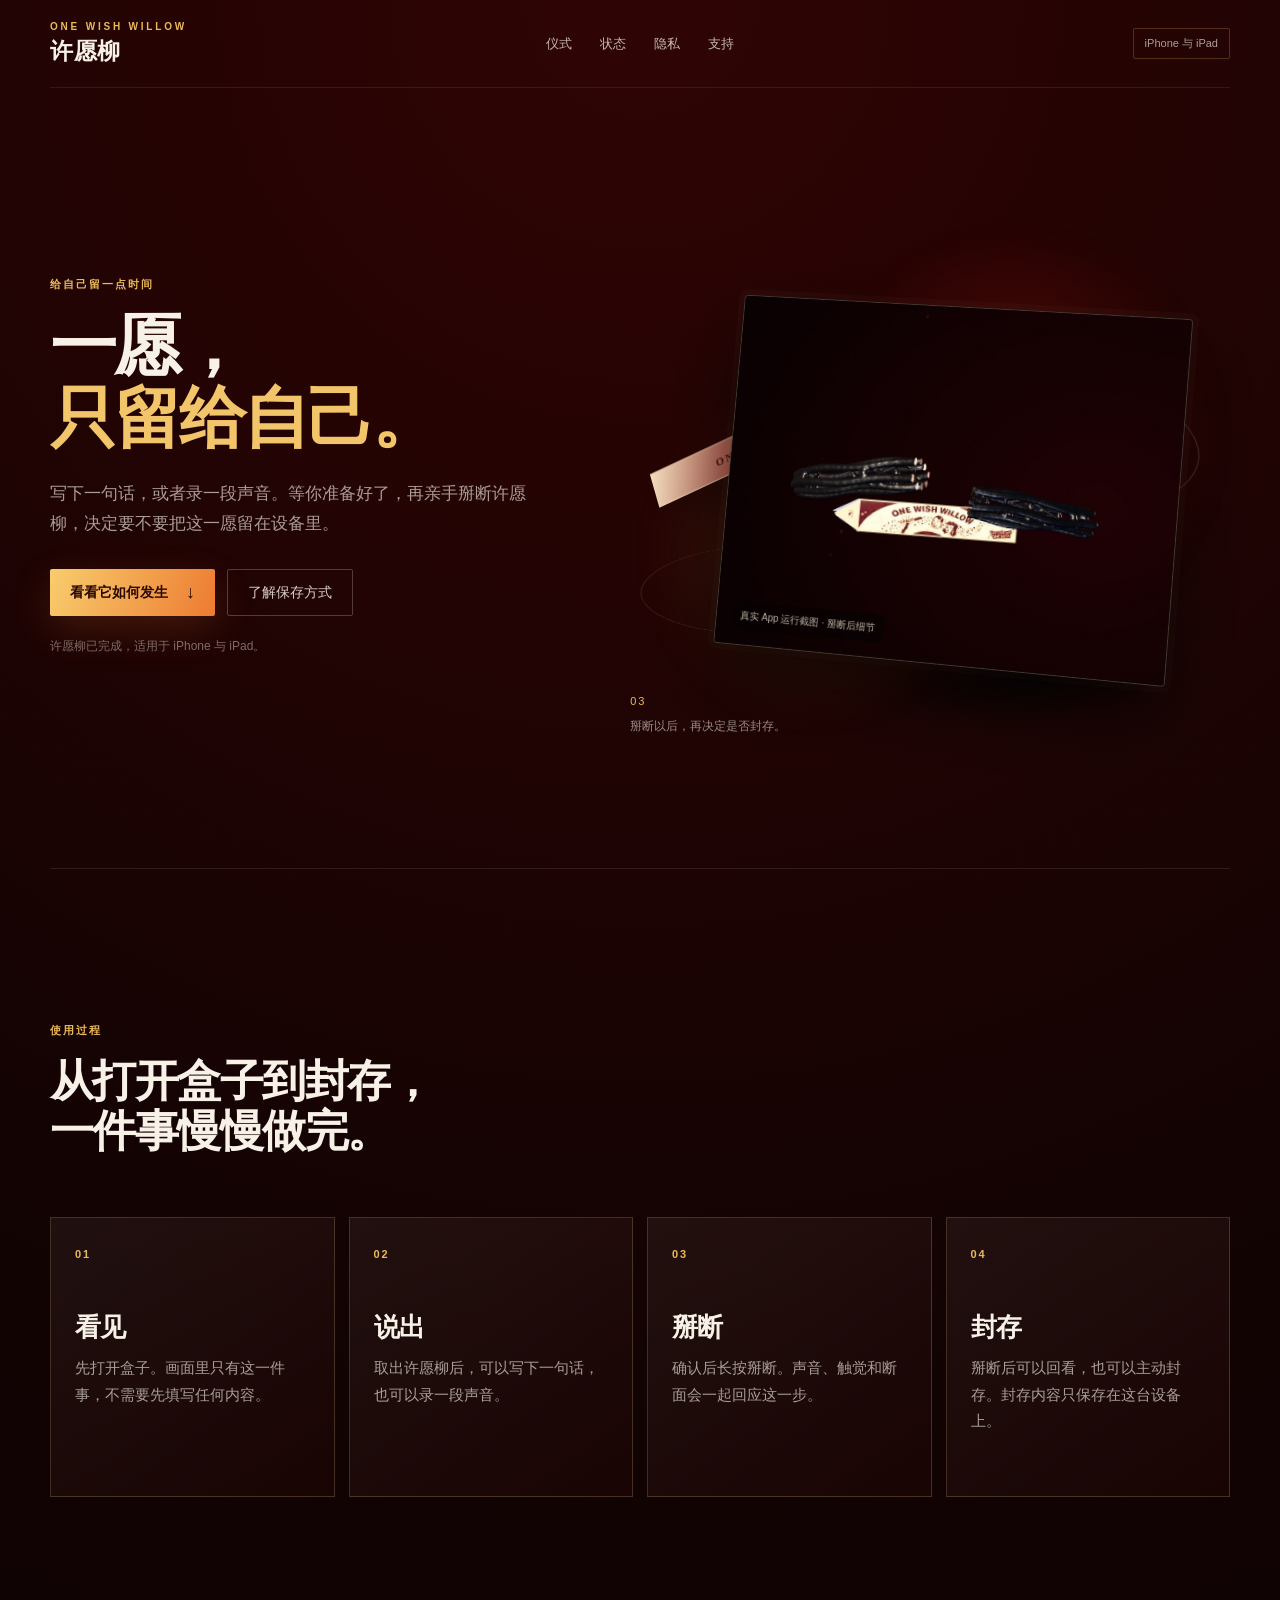
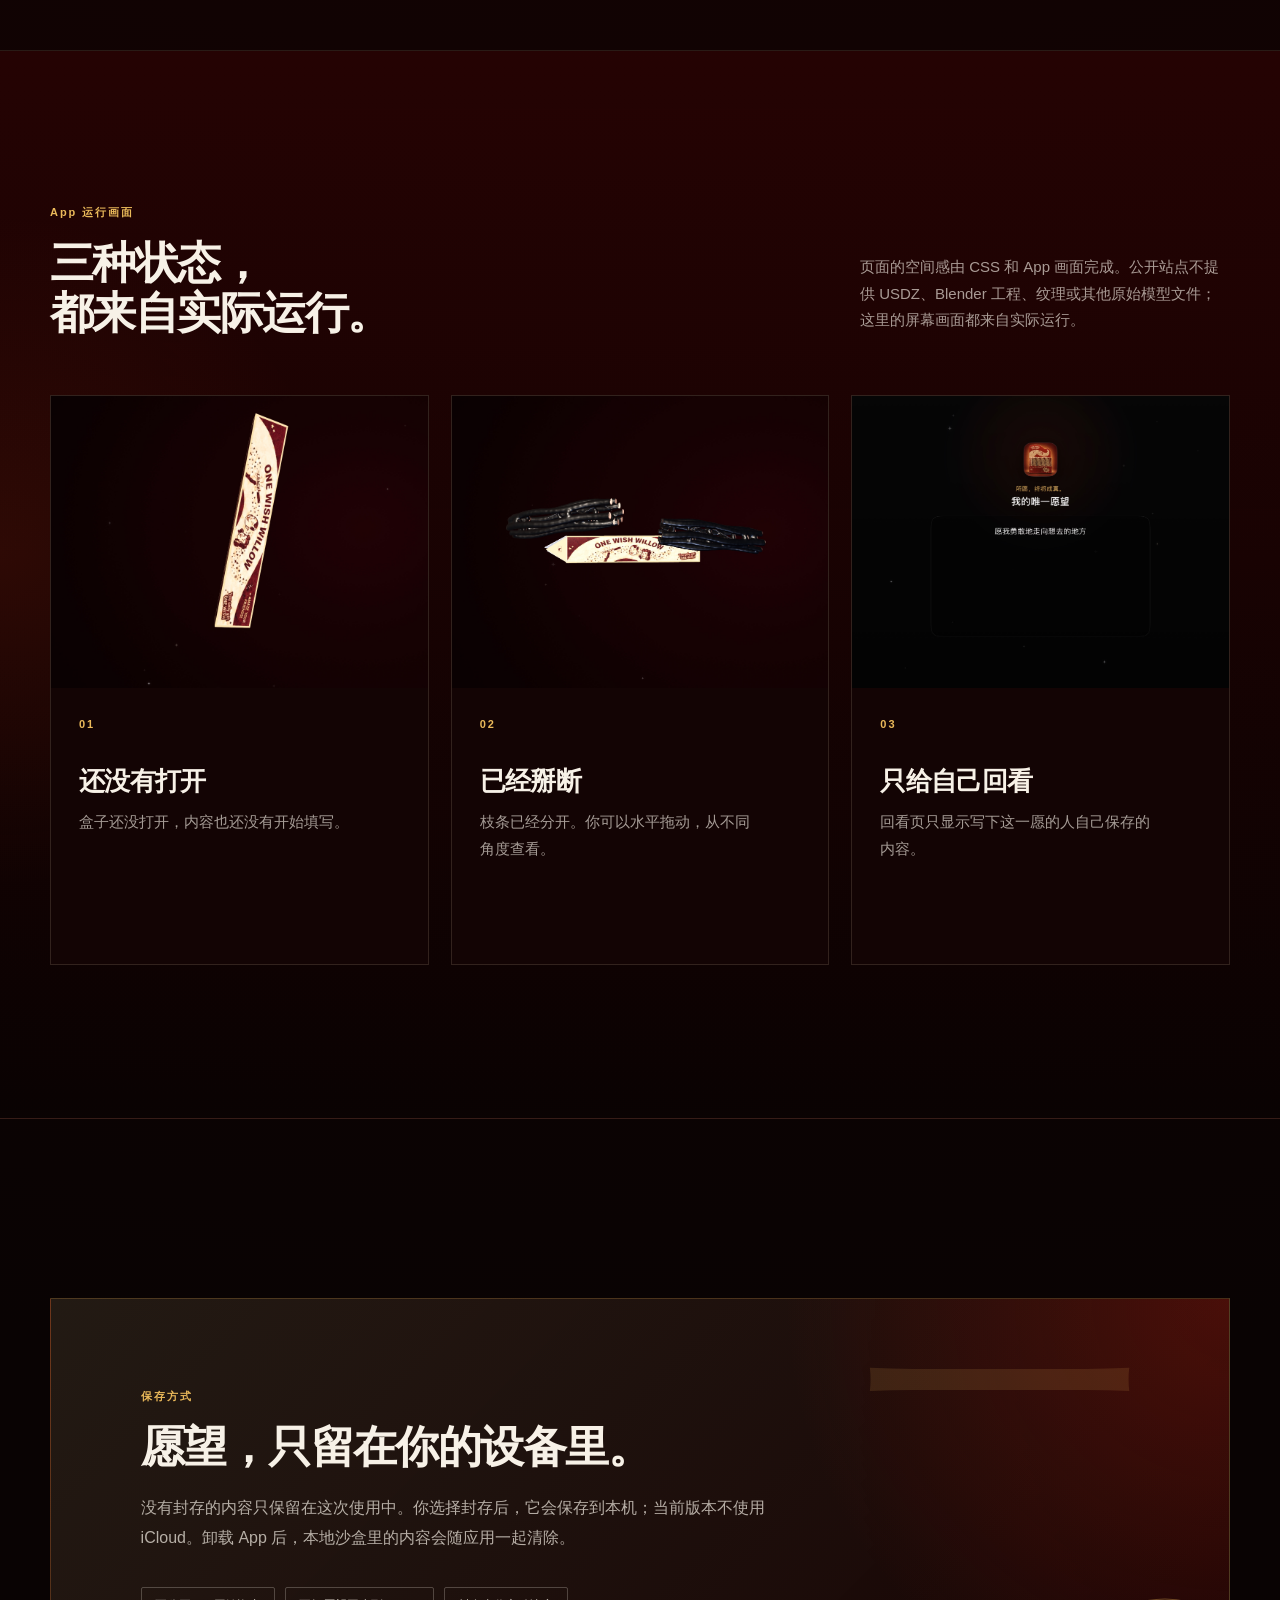
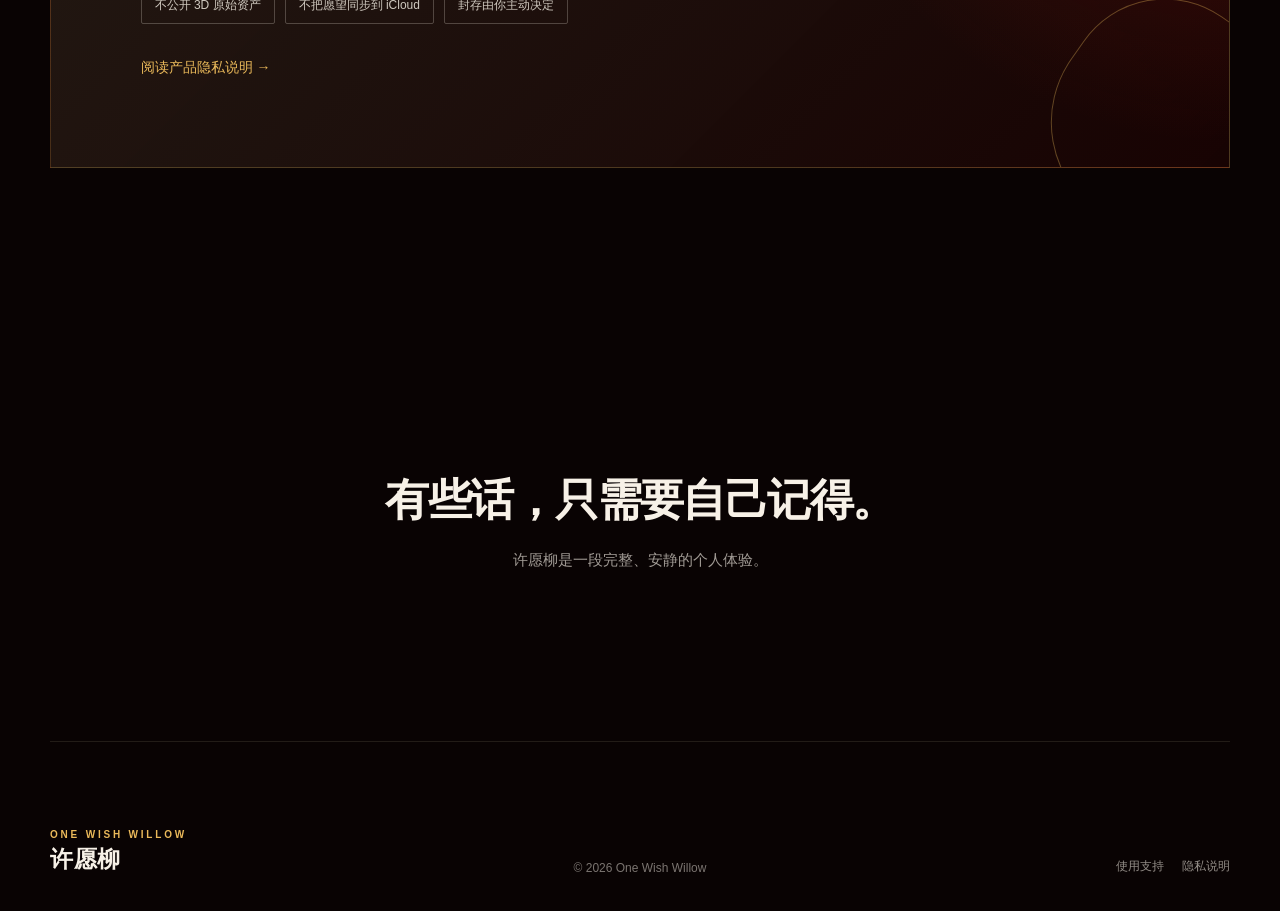
==== commit 0c8587fb: "更新产品完成状态文案" ====
--- a/index.html
+++ b/index.html
@@ -29,7 +29,7 @@
       <a href="#privacy">隐私</a>
       <a href="/support/">支持</a>
     </nav>
-    <span class="site-status">开发中 · iPhone &amp; iPad</span>
+    <span class="site-status">iPhone 与 iPad</span>
   </header>
 
   <main id="main">
@@ -42,7 +42,7 @@
           <a class="button button-primary" href="#ritual">看看它如何发生 <span aria-hidden="true">↓</span></a>
           <a class="button button-quiet" href="#privacy">了解保存方式</a>
         </div>
-        <p class="availability">许愿柳正在开发中，面向 iPhone 与 iPad。</p>
+        <p class="availability">许愿柳已完成，适用于 iPhone 与 iPad。</p>
       </div>
 
       <div class="hero-stage" data-stage data-reveal aria-label="许愿柳在 iPad 上的真实 App 界面">
@@ -152,9 +152,8 @@
     </section>
 
     <section class="closing shell" aria-labelledby="closing-title">
-      <p class="eyebrow" data-reveal>开发中</p>
       <h2 id="closing-title" data-reveal>有些话，只需要自己记得。</h2>
-      <p data-reveal>许愿柳还在打磨。现在先把它做成一段完整、安静的个人体验。</p>
+      <p data-reveal>许愿柳是一段完整、安静的个人体验。</p>
     </section>
   </main>
 
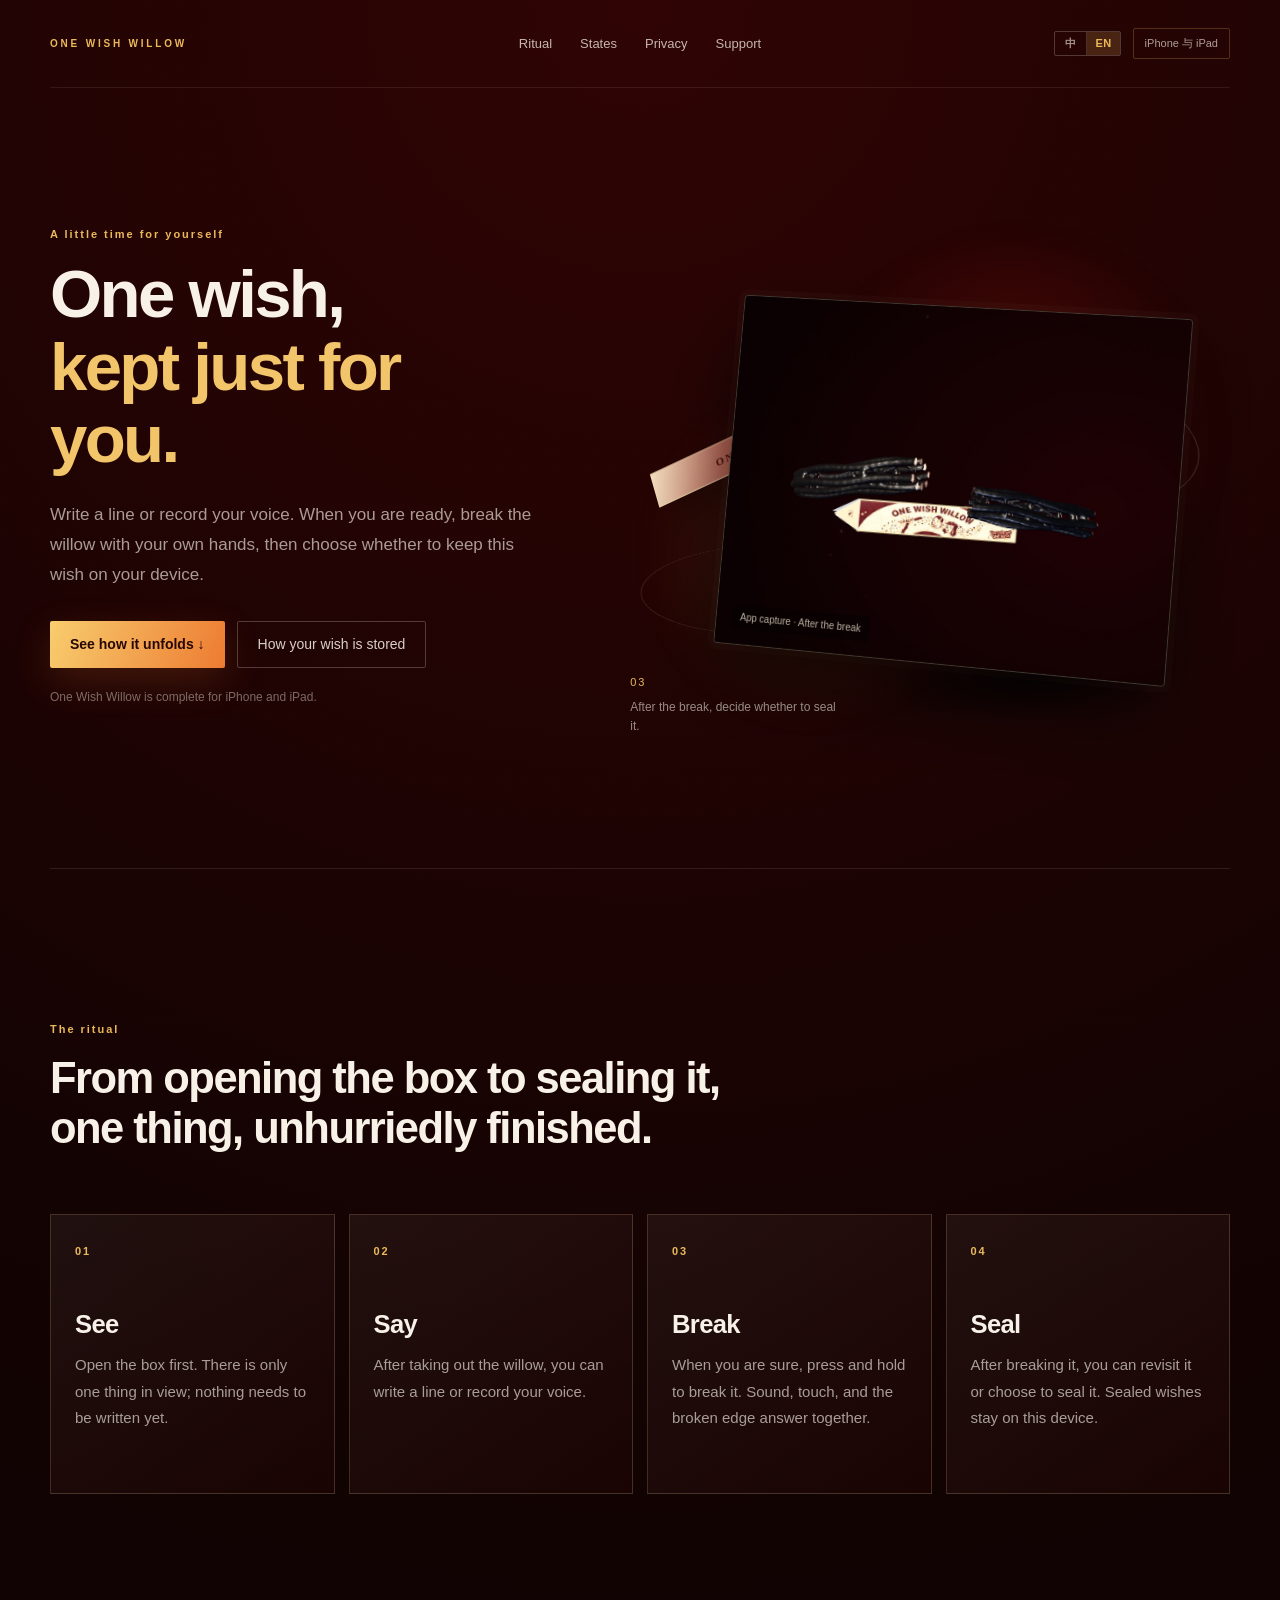
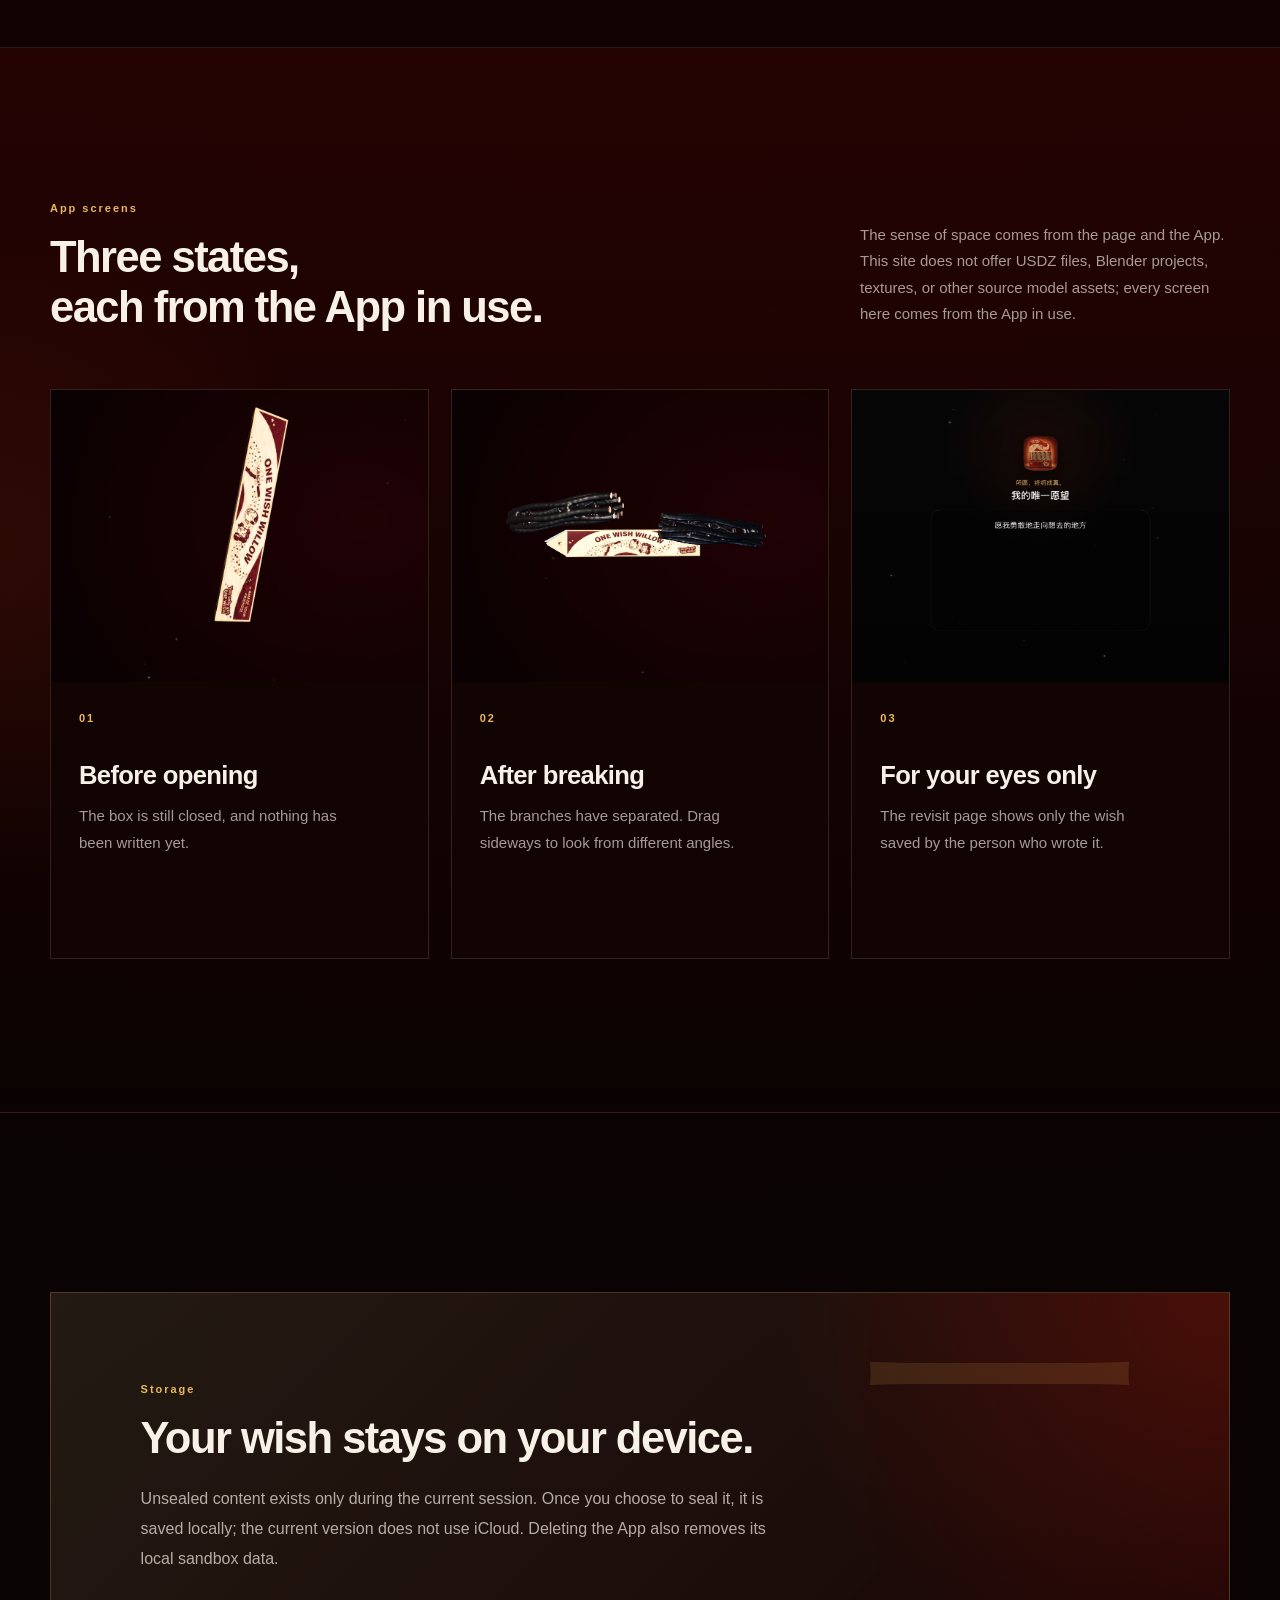
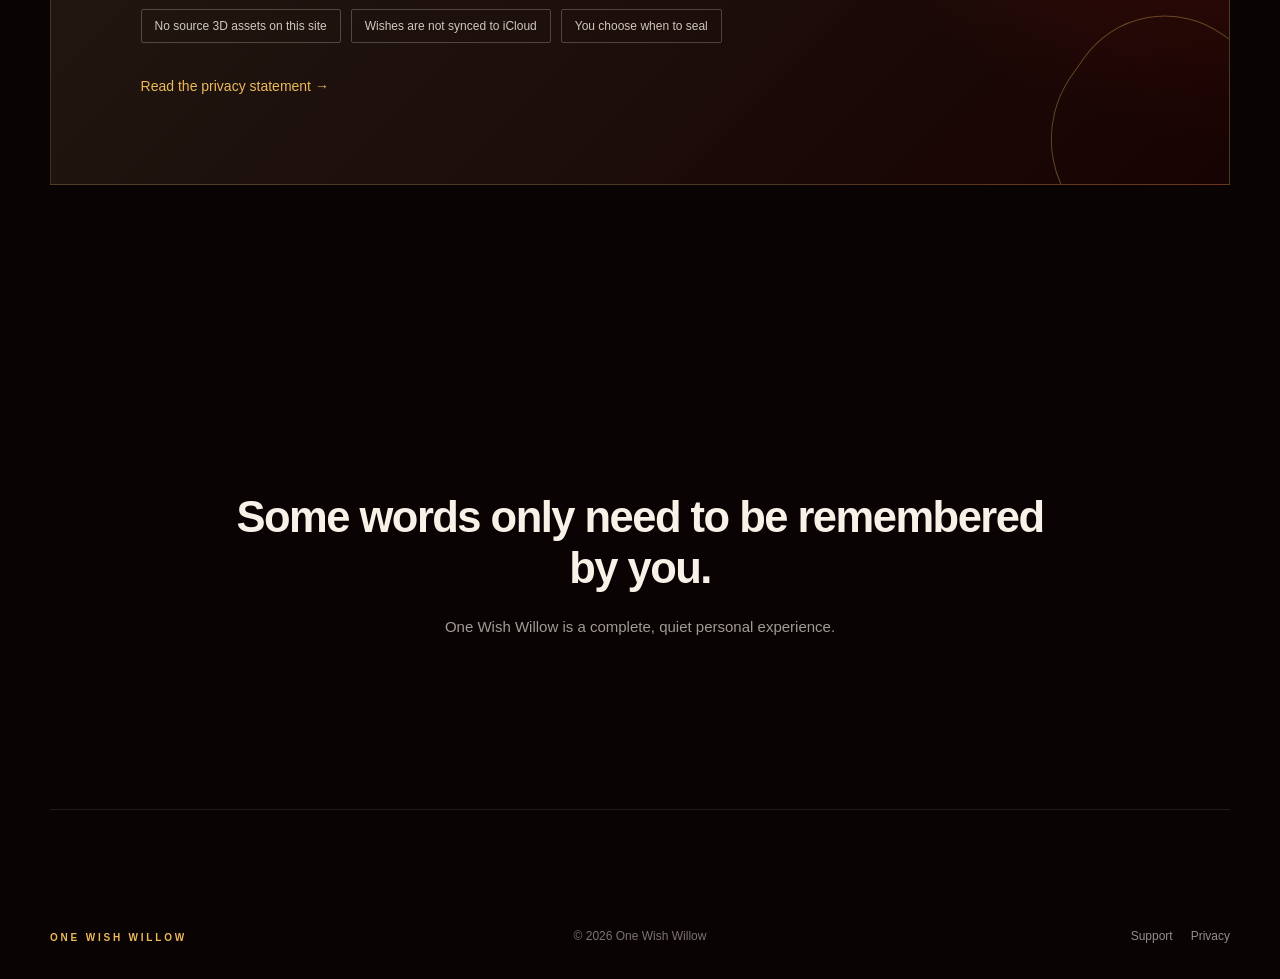
==== commit 69a5c92b: "添加中英文网站切换" ====
--- a/index.html
+++ b/index.html
@@ -1,51 +1,57 @@
 <!doctype html>
-<html lang="zh-CN">
+<html lang="zh-CN" data-page="home">
 <head>
   <meta charset="utf-8">
   <meta name="viewport" content="width=device-width, initial-scale=1">
-  <meta name="description" content="One Wish Willow（许愿柳）是一段可以被看见、写下、掰断并封存的个人仪式。">
+  <meta name="description" data-i18n-content="meta.description" content="One Wish Willow（许愿柳）是一段可以被看见、写下、掰断并封存的个人仪式。">
   <meta name="theme-color" content="#140505">
   <link rel="icon" type="image/png" href="/assets/favicon.png">
   <link rel="canonical" href="https://onewishwillow.formyweblym.top/">
   <link rel="stylesheet" href="/assets/site.css">
-  <title>许愿柳｜One Wish Willow</title>
+  <title data-i18n="meta.title">许愿柳｜One Wish Willow</title>
   <meta property="og:type" content="website">
-  <meta property="og:title" content="许愿柳｜One Wish Willow">
-  <meta property="og:description" content="一愿，只留给自己。">
+  <meta property="og:title" data-i18n-content="meta.title" content="许愿柳｜One Wish Willow">
+  <meta property="og:description" data-i18n-content="meta.ogDescription" content="一愿，只留给自己。">
   <meta property="og:url" content="https://onewishwillow.formyweblym.top/">
 </head>
 <body>
-  <a class="skip-link" href="#main">跳到正文</a>
+  <a class="skip-link" href="#main" data-i18n="common.skipToContent">跳到正文</a>
   <div class="page-noise" aria-hidden="true"></div>
 
   <header class="site-header shell">
-    <a class="brand" href="/" aria-label="许愿柳首页">
+    <a class="brand" href="/" aria-label="许愿柳首页" data-i18n-aria-label="common.homeAria">
       <span class="brand-en">ONE WISH WILLOW</span>
       <span class="brand-cn">许愿柳</span>
     </a>
-    <nav aria-label="页面导航">
-      <a href="#ritual">仪式</a>
-      <a href="#states">状态</a>
-      <a href="#privacy">隐私</a>
-      <a href="/support/">支持</a>
+    <nav aria-label="页面导航" data-i18n-aria-label="common.navigationAria">
+      <a href="#ritual" data-i18n="nav.ritual">仪式</a>
+      <a href="#states" data-i18n="nav.states">状态</a>
+      <a href="#privacy" data-i18n="nav.privacy">隐私</a>
+      <a href="/support/" data-i18n="nav.support">支持</a>
     </nav>
-    <span class="site-status">iPhone 与 iPad</span>
+    <div class="header-actions">
+      <div class="language-switch" role="group" aria-label="语言" data-i18n-aria-label="common.languageAria">
+        <button type="button" data-language="zh-CN" aria-pressed="true">中</button>
+        <button type="button" data-language="en" aria-pressed="false">EN</button>
+      </div>
+      <span class="site-status">iPhone 与 iPad</span>
+    </div>
   </header>
 
   <main id="main">
     <section class="hero shell" aria-labelledby="hero-title">
       <div class="hero-copy" data-reveal>
-        <p class="eyebrow">给自己留一点时间</p>
-        <h1 id="hero-title">一愿，<br><em>只留给自己。</em></h1>
-        <p class="hero-lead">写下一句话，或者录一段声音。等你准备好了，再亲手掰断许愿柳，决定要不要把这一愿留在设备里。</p>
+        <p class="eyebrow" data-i18n="hero.eyebrow">给自己留一点时间</p>
+        <h1 id="hero-title" data-i18n-html="hero.title">一愿，<br><em>只留给自己。</em></h1>
+        <p class="hero-lead" data-i18n="hero.lead">写下一句话，或者录一段声音。等你准备好了，再亲手掰断许愿柳，决定要不要把这一愿留在设备里。</p>
         <div class="hero-actions">
-          <a class="button button-primary" href="#ritual">看看它如何发生 <span aria-hidden="true">↓</span></a>
-          <a class="button button-quiet" href="#privacy">了解保存方式</a>
+          <a class="button button-primary" href="#ritual" data-i18n="hero.primaryAction">看看它如何发生 ↓</a>
+          <a class="button button-quiet" href="#privacy" data-i18n="hero.secondaryAction">了解保存方式</a>
         </div>
-        <p class="availability">许愿柳已完成，适用于 iPhone 与 iPad。</p>
+        <p class="availability" data-i18n="hero.availability">许愿柳已完成，适用于 iPhone 与 iPad。</p>
       </div>
 
-      <div class="hero-stage" data-stage data-reveal aria-label="许愿柳在 iPad 上的真实 App 界面">
+      <div class="hero-stage" data-stage data-reveal aria-label="许愿柳在 iPad 上的真实 App 界面" data-i18n-aria-label="hero.stageAria">
         <div class="stage-aura aura-one" aria-hidden="true"></div>
         <div class="stage-aura aura-two" aria-hidden="true"></div>
         <div class="paper-orbit orbit-one" aria-hidden="true"></div>
@@ -53,38 +59,38 @@
         <div class="paper-strip" aria-hidden="true"><span>ONE WISH WILLOW</span></div>
         <div class="device-shadow" aria-hidden="true"></div>
         <figure class="app-frame hero-frame">
-          <img src="/assets/app-broken-detail.jpg" alt="许愿柳 App 掰断后的运行状态细节：分开的枝条与许愿盒停在深红背景中。" width="2064" height="1800">
-          <figcaption>真实 App 运行截图 · 掰断后细节</figcaption>
+          <img src="/assets/app-broken-detail.jpg" alt="许愿柳 App 掰断后的运行状态细节：分开的枝条与许愿盒停在深红背景中。" data-i18n-alt="hero.imageAlt" width="2064" height="1800">
+          <figcaption data-i18n="hero.caption">真实 App 运行截图 · 掰断后细节</figcaption>
         </figure>
-        <p class="stage-note"><span>03</span> 掰断以后，再决定是否封存。</p>
+        <p class="stage-note"><span>03</span> <span data-i18n="hero.stageNote">掰断以后，再决定是否封存。</span></p>
       </div>
     </section>
 
     <section class="manifesto shell" id="ritual" aria-labelledby="ritual-title">
       <div class="section-heading" data-reveal>
-        <p class="eyebrow">使用过程</p>
-        <h2 id="ritual-title">从打开盒子到封存，<br>一件事慢慢做完。</h2>
+        <p class="eyebrow" data-i18n="ritual.eyebrow">使用过程</p>
+        <h2 id="ritual-title" data-i18n-html="ritual.title">从打开盒子到封存，<br>一件事慢慢做完。</h2>
       </div>
       <div class="ritual-grid">
         <article class="ritual-step" data-reveal>
           <span class="step-number">01</span>
-          <h3>看见</h3>
-          <p>先打开盒子。画面里只有这一件事，不需要先填写任何内容。</p>
+          <h3 data-i18n="ritual.one.title">看见</h3>
+          <p data-i18n="ritual.one.body">先打开盒子。画面里只有这一件事，不需要先填写任何内容。</p>
         </article>
         <article class="ritual-step" data-reveal>
           <span class="step-number">02</span>
-          <h3>说出</h3>
-          <p>取出许愿柳后，可以写下一句话，也可以录一段声音。</p>
+          <h3 data-i18n="ritual.two.title">说出</h3>
+          <p data-i18n="ritual.two.body">取出许愿柳后，可以写下一句话，也可以录一段声音。</p>
         </article>
         <article class="ritual-step" data-reveal>
           <span class="step-number">03</span>
-          <h3>掰断</h3>
-          <p>确认后长按掰断。声音、触觉和断面会一起回应这一步。</p>
+          <h3 data-i18n="ritual.three.title">掰断</h3>
+          <p data-i18n="ritual.three.body">确认后长按掰断。声音、触觉和断面会一起回应这一步。</p>
         </article>
         <article class="ritual-step" data-reveal>
           <span class="step-number">04</span>
-          <h3>封存</h3>
-          <p>掰断后可以回看，也可以主动封存。封存内容只保存在这台设备上。</p>
+          <h3 data-i18n="ritual.four.title">封存</h3>
+          <p data-i18n="ritual.four.body">掰断后可以回看，也可以主动封存。封存内容只保存在这台设备上。</p>
         </article>
       </div>
     </section>
@@ -93,43 +99,43 @@
       <div class="shell">
         <div class="section-heading split-heading" data-reveal>
           <div>
-            <p class="eyebrow">App 运行画面</p>
-            <h2 id="states-title">三种状态，<br>都来自实际运行。</h2>
+            <p class="eyebrow" data-i18n="states.eyebrow">App 运行画面</p>
+            <h2 id="states-title" data-i18n-html="states.title">三种状态，<br>都来自实际运行。</h2>
           </div>
-          <p>页面的空间感由 CSS 和 App 画面完成。公开站点不提供 USDZ、Blender 工程、纹理或其他原始模型文件；这里的屏幕画面都来自实际运行。</p>
+          <p data-i18n="states.lead">页面的空间感由 CSS 和 App 画面完成。公开站点不提供 USDZ、Blender 工程、纹理或其他原始模型文件；这里的屏幕画面都来自实际运行。</p>
         </div>
 
         <div class="state-cards">
           <article class="state-card state-card-waiting" data-reveal>
             <div class="state-copy">
               <span class="step-number">01</span>
-              <h3>还没有打开</h3>
-              <p>盒子还没打开，内容也还没有开始填写。</p>
+              <h3 data-i18n="states.one.title">还没有打开</h3>
+              <p data-i18n="states.one.body">盒子还没打开，内容也还没有开始填写。</p>
             </div>
             <figure class="app-frame state-frame">
-              <img src="/assets/app-awaiting.jpg" alt="未开盒的许愿柳 App 画面。" width="2064" height="2752" loading="lazy">
+              <img src="/assets/app-awaiting.jpg" alt="未开盒的许愿柳 App 画面。" data-i18n-alt="states.one.alt" width="2064" height="2752" loading="lazy">
             </figure>
           </article>
 
           <article class="state-card state-card-broken" data-reveal>
             <div class="state-copy">
               <span class="step-number">02</span>
-              <h3>已经掰断</h3>
-              <p>枝条已经分开。你可以水平拖动，从不同角度查看。</p>
+              <h3 data-i18n="states.two.title">已经掰断</h3>
+              <p data-i18n="states.two.body">枝条已经分开。你可以水平拖动，从不同角度查看。</p>
             </div>
             <figure class="app-frame state-frame">
-              <img src="/assets/app-broken.jpg" alt="许愿柳已经掰断后的 App 画面，左右两段枝条与许愿盒分离。" width="2064" height="2752" loading="lazy">
+              <img src="/assets/app-broken.jpg" alt="许愿柳已经掰断后的 App 画面，左右两段枝条与许愿盒分离。" data-i18n-alt="states.two.alt" width="2064" height="2752" loading="lazy">
             </figure>
           </article>
 
           <article class="state-card state-card-archive" data-reveal>
             <div class="state-copy">
               <span class="step-number">03</span>
-              <h3>只给自己回看</h3>
-              <p>回看页只显示写下这一愿的人自己保存的内容。</p>
+              <h3 data-i18n="states.three.title">只给自己回看</h3>
+              <p data-i18n="states.three.body">回看页只显示写下这一愿的人自己保存的内容。</p>
             </div>
             <figure class="app-frame state-frame">
-              <img src="/assets/app-archive.jpg" alt="许愿柳 App 的愿望回看页面，展示一段已写下的愿望。" width="2064" height="2752" loading="lazy">
+              <img src="/assets/app-archive.jpg" alt="许愿柳 App 的愿望回看页面，展示一段已写下的愿望。" data-i18n-alt="states.three.alt" width="2064" height="2752" loading="lazy">
             </figure>
           </article>
         </div>
@@ -139,33 +145,33 @@
     <section class="privacy-section shell" id="privacy" aria-labelledby="privacy-title">
       <div class="privacy-panel" data-reveal>
         <div class="privacy-symbol" aria-hidden="true">一</div>
-        <p class="eyebrow">保存方式</p>
-        <h2 id="privacy-title">愿望，只留在你的设备里。</h2>
-        <p>没有封存的内容只保留在这次使用中。你选择封存后，它会保存到本机；当前版本不使用 iCloud。卸载 App 后，本地沙盒里的内容会随应用一起清除。</p>
+        <p class="eyebrow" data-i18n="privacy.eyebrow">保存方式</p>
+        <h2 id="privacy-title" data-i18n="privacy.title">愿望，只留在你的设备里。</h2>
+        <p data-i18n="privacy.body">没有封存的内容只保留在这次使用中。你选择封存后，它会保存到本机；当前版本不使用 iCloud。卸载 App 后，本地沙盒里的内容会随应用一起清除。</p>
         <div class="privacy-facts" role="list">
-          <span role="listitem">不公开 3D 原始资产</span>
-          <span role="listitem">不把愿望同步到 iCloud</span>
-          <span role="listitem">封存由你主动决定</span>
+          <span role="listitem" data-i18n="privacy.factOne">不公开 3D 原始资产</span>
+          <span role="listitem" data-i18n="privacy.factTwo">不把愿望同步到 iCloud</span>
+          <span role="listitem" data-i18n="privacy.factThree">封存由你主动决定</span>
         </div>
-        <a class="text-link" href="/privacy/">阅读产品隐私说明 <span aria-hidden="true">→</span></a>
+        <a class="text-link" href="/privacy/" data-i18n="privacy.link">阅读产品隐私说明 →</a>
       </div>
     </section>
 
     <section class="closing shell" aria-labelledby="closing-title">
-      <h2 id="closing-title" data-reveal>有些话，只需要自己记得。</h2>
-      <p data-reveal>许愿柳是一段完整、安静的个人体验。</p>
+      <h2 id="closing-title" data-reveal data-i18n="closing.title">有些话，只需要自己记得。</h2>
+      <p data-reveal data-i18n="closing.body">许愿柳是一段完整、安静的个人体验。</p>
     </section>
   </main>
 
   <footer class="site-footer shell">
-    <a class="brand" href="/" aria-label="许愿柳首页">
+    <a class="brand" href="/" aria-label="许愿柳首页" data-i18n-aria-label="common.homeAria">
       <span class="brand-en">ONE WISH WILLOW</span>
       <span class="brand-cn">许愿柳</span>
     </a>
     <p>© <span data-year>2026</span> One Wish Willow</p>
     <div class="footer-links">
-      <a href="/support/">使用支持</a>
-      <a href="/privacy/">隐私说明</a>
+      <a href="/support/" data-i18n="footer.support">使用支持</a>
+      <a href="/privacy/" data-i18n="footer.privacy">隐私说明</a>
     </div>
   </footer>
 
--- a/assets/site.css
+++ b/assets/site.css
@@ -31,9 +31,18 @@
 .brand { display: inline-flex; width: fit-content; flex-direction: column; gap: 4px; }
 .brand-en { color: var(--gold); font-size: 10px; font-weight: 800; letter-spacing: .28em; }
 .brand-cn { font-family: ui-serif, "Songti SC", "STSong", serif; color: var(--ink); font-size: 23px; font-weight: 700; letter-spacing: .03em; }
+html[data-language="en"] .brand { gap: 0; }
+html[data-language="en"] .brand-cn { display: none; }
 nav { display: flex; align-items: center; gap: 28px; font-size: 13px; color: rgba(247,241,231,.75); }
 nav a { transition: color .2s; }
 nav a:hover, .text-link:hover, .back-link:hover { color: var(--gold); }
+.header-actions, .inner-actions { justify-self: end; display: flex; align-items: center; gap: 12px; }
+.language-switch { display: inline-flex; overflow: hidden; border: 1px solid rgba(247,241,231,.22); border-radius: 2px; }
+.language-switch button { min-width: 32px; border: 0; border-right: 1px solid rgba(247,241,231,.18); padding: 6px 8px; background: transparent; color: rgba(247,241,231,.6); font: 700 11px/1 -apple-system, BlinkMacSystemFont, "SF Pro Text", "PingFang SC", sans-serif; letter-spacing: .04em; cursor: pointer; transition: background .2s ease, color .2s ease; }
+.language-switch button:last-child { border-right: 0; }
+.language-switch button:hover { color: var(--ink); }
+.language-switch button[aria-pressed="true"] { background: rgba(234,185,90,.18); color: var(--gold); }
+.language-switch button:focus-visible { position: relative; z-index: 1; outline: 2px solid var(--gold); outline-offset: -2px; }
 .site-status { justify-self: end; border: 1px solid rgba(234,185,90,.24); border-radius: 2px; padding: 7px 11px; color: rgba(247,241,231,.65); font-size: 11px; }
 
 .hero { position: relative; display: grid; grid-template-columns: minmax(0, .9fr) minmax(440px, 1.1fr); min-height: min(780px, calc(100vh - 88px)); align-items: center; gap: clamp(40px, 7vw, 110px); padding-block: 60px 84px; }
@@ -68,7 +77,7 @@
 .orbit-two { width: 250px; height: 250px; left: 2%; bottom: 60px; border-radius: 50%; transform: rotateX(73deg) rotateZ(30deg); opacity: .62; }
 .paper-strip { position: absolute; z-index: 2; left: 2%; top: 42%; width: 270px; border: 1px solid rgba(247,226,177,.65); padding: 10px 15px; background: linear-gradient(110deg, #f2dec0, #9e221a 47%, #f5dfbd); color: #50110c; font-family: ui-serif, serif; font-size: 11px; font-weight: 800; letter-spacing: .16em; text-align: center; transform: rotate(-25deg) skewX(-9deg); box-shadow: 15px 17px 35px rgba(0,0,0,.27); }
 .stage-note { position: absolute; z-index: 4; left: 0; bottom: 23px; max-width: 210px; color: rgba(247,241,231,.57); font-size: 12px; line-height: 1.6; }
-.stage-note span { display: block; margin-bottom: 6px; color: var(--gold); font-size: 11px; letter-spacing: .18em; }
+.stage-note > span:first-child { display: block; margin-bottom: 6px; color: var(--gold); font-size: 11px; letter-spacing: .18em; }
 
 .manifesto, .state-section, .privacy-section, .closing { padding-block: clamp(90px, 12vw, 165px); }
 .manifesto { border-top: 1px solid rgba(255,238,197,.1); }
@@ -116,7 +125,9 @@
 .footer-links a:hover { color: var(--gold); }
 
 .inner-page { background: radial-gradient(circle at 85% 10%, #310404, #0a0303 58%); }
+.inner-page .site-header { grid-template-columns: 1fr auto; }
 .back-link { justify-self: end; color: rgba(247,241,231,.7); font-size: 13px; }
+.inner-actions { gap: 18px; }
 .policy { max-width: 830px; padding-block: 100px 140px; }
 .policy h1 { max-width: 760px; margin-bottom: 22px; font-size: clamp(42px, 4.7vw, 60px); }
 .policy-lead { max-width: 620px; margin-bottom: 75px; color: var(--muted); font-size: 17px; line-height: 1.85; }
@@ -160,6 +171,9 @@
 @media (max-width: 560px) {
   :root { --shell: min(100vw - 32px, 1180px); }
   .site-status { font-size: 10px; padding: 6px 8px; }
+  .header-actions { gap: 8px; }
+  .inner-actions { gap: 12px; }
+  .back-link { font-size: 12px; }
   .hero { gap: 14px; min-height: auto; padding-block: 42px 70px; }
   h1 { font-size: clamp(44px, 12vw, 54px); line-height: 1.12; }
   .hero-lead { font-size: 15px; }
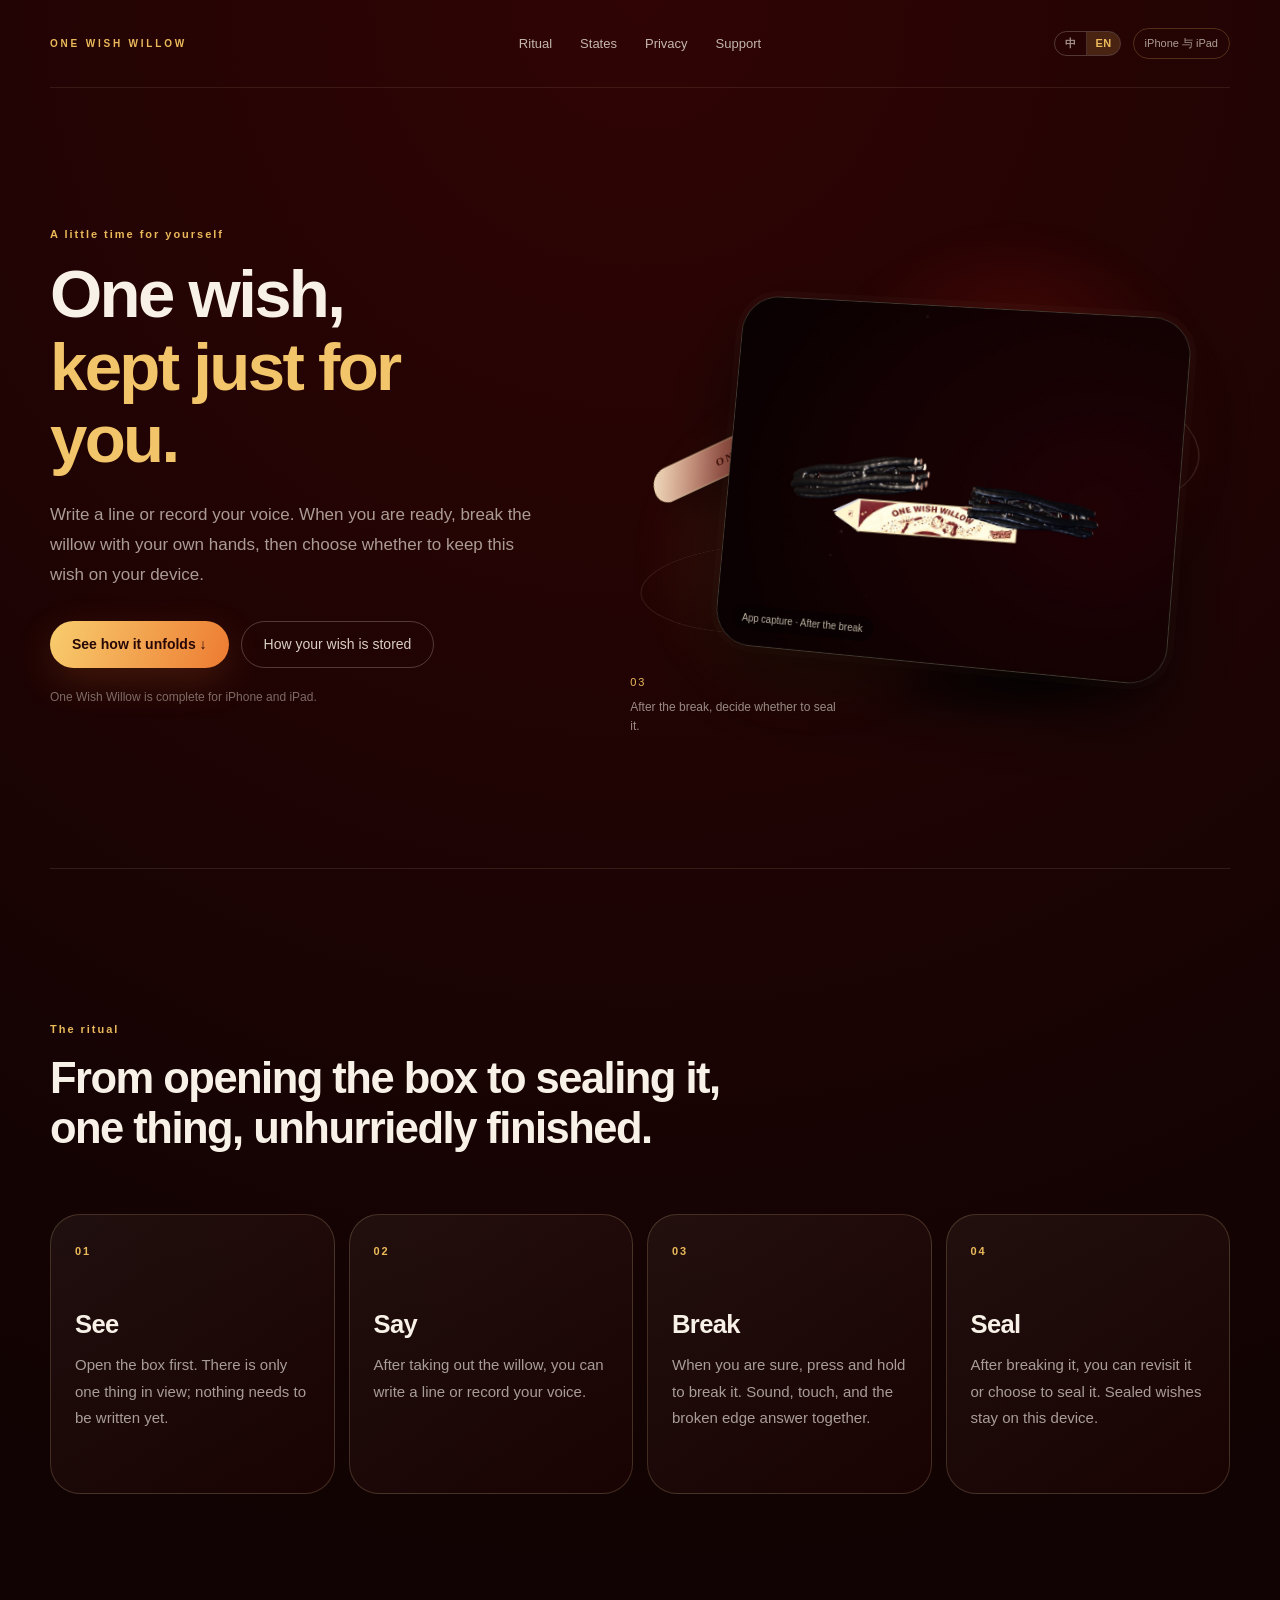
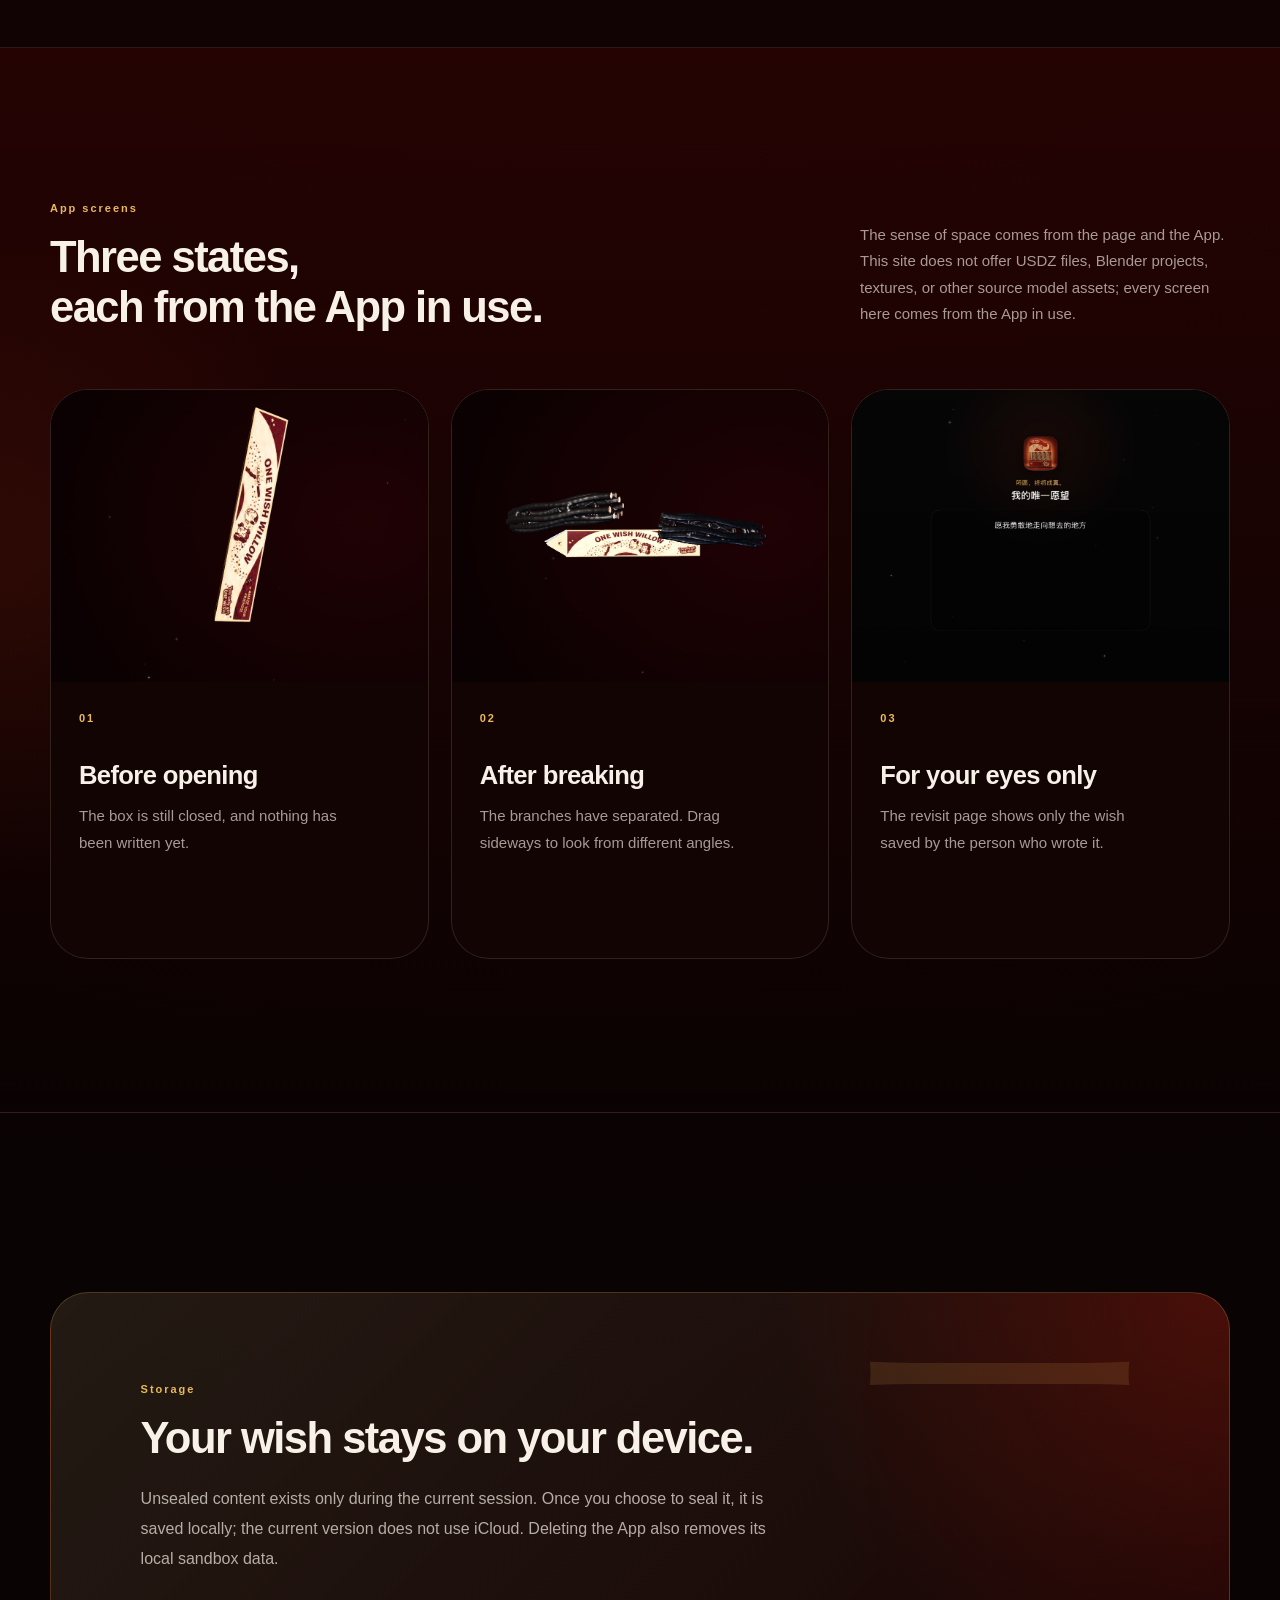
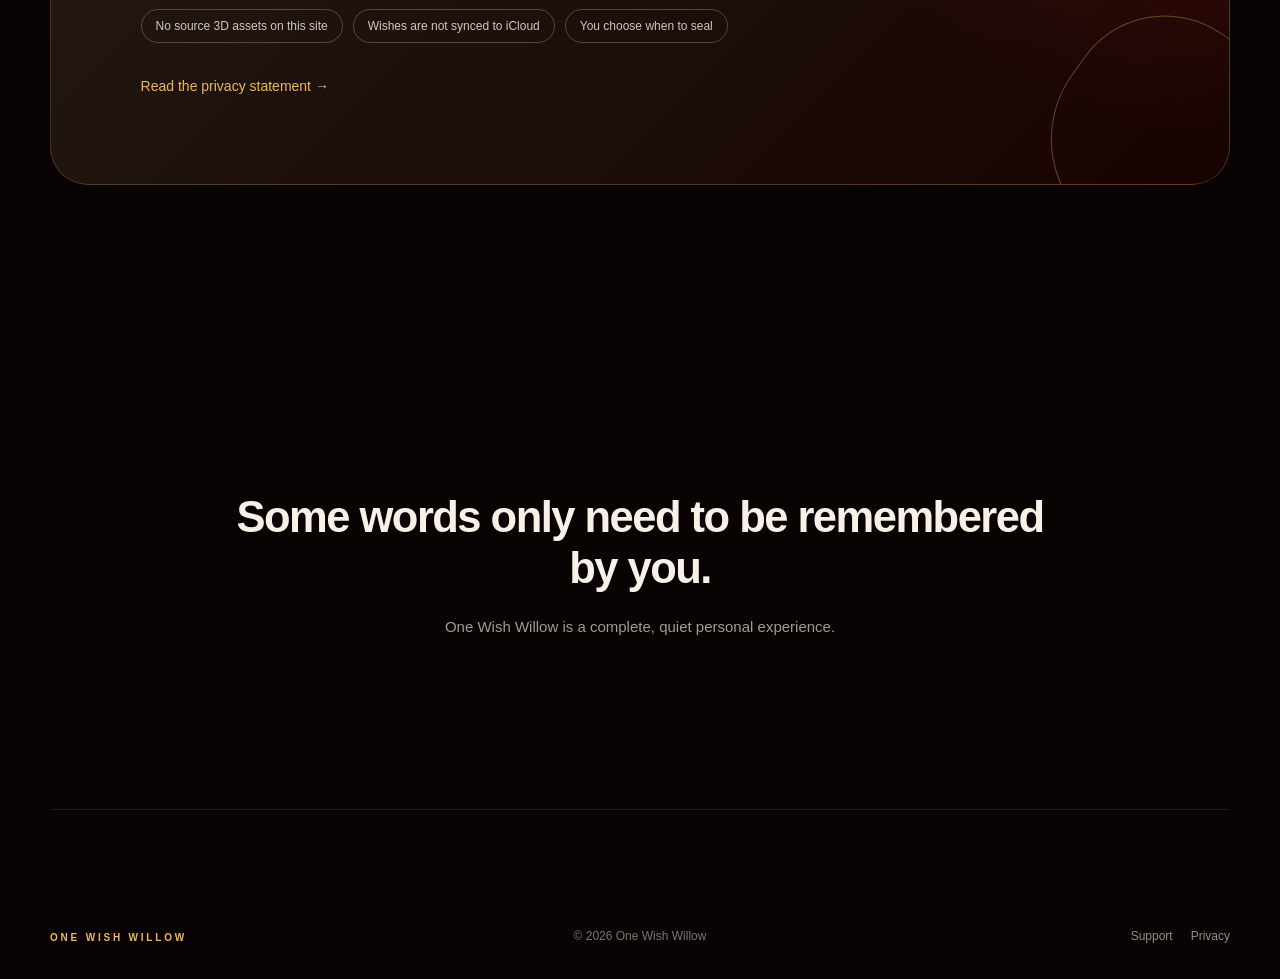
==== commit 30dc81c5: "强制刷新圆角视觉样式" ====
--- a/index.html
+++ b/index.html
@@ -7,7 +7,7 @@
   <meta name="theme-color" content="#140505">
   <link rel="icon" type="image/png" href="/assets/favicon.png">
   <link rel="canonical" href="https://onewishwillow.formyweblym.top/">
-  <link rel="stylesheet" href="/assets/site.css">
+  <link rel="stylesheet" href="/assets/site.css?v=20260718-rounded-2">
   <title data-i18n="meta.title">许愿柳｜One Wish Willow</title>
   <meta property="og:type" content="website">
   <meta property="og:title" data-i18n-content="meta.title" content="许愿柳｜One Wish Willow">
--- a/assets/site.css
+++ b/assets/site.css
@@ -10,6 +10,9 @@
   --night: #090303;
   --paper: #f5e8c8;
   --shell: min(1180px, calc(100vw - 48px));
+  --radius-control: 999px;
+  --radius-card: 30px;
+  --radius-panel: 38px;
   --title-1: clamp(48px, 5.25vw, 68px);
   --title-2: clamp(32px, 3.4vw, 46px);
   --title-3: clamp(21px, 2vw, 27px);
@@ -25,7 +28,7 @@
 .shell { width: var(--shell); margin-inline: auto; }
 .page-noise { position: fixed; z-index: 5; inset: 0; pointer-events: none; opacity: .16; mix-blend-mode: soft-light; background-image: radial-gradient(circle at 18% 9%, rgba(255,255,255,.20) 0 1px, transparent 1.2px), radial-gradient(circle at 84% 68%, rgba(255,212,145,.16) 0 1px, transparent 1.2px); background-size: 29px 31px, 43px 47px; }
 
-.skip-link { position: fixed; left: 16px; top: -60px; z-index: 20; border-radius: 2px; padding: 10px 14px; background: var(--paper); color: #1b0604; transition: top .2s; }
+.skip-link { position: fixed; left: 16px; top: -60px; z-index: 20; border-radius: var(--radius-control); padding: 10px 14px; background: var(--paper); color: #1b0604; transition: top .2s; }
 .skip-link:focus { top: 16px; }
 .site-header { position: relative; z-index: 6; display: grid; grid-template-columns: 1fr auto 1fr; align-items: center; min-height: 88px; border-bottom: 1px solid rgba(255, 238, 197, .09); }
 .brand { display: inline-flex; width: fit-content; flex-direction: column; gap: 4px; }
@@ -37,13 +40,13 @@
 nav a { transition: color .2s; }
 nav a:hover, .text-link:hover, .back-link:hover { color: var(--gold); }
 .header-actions, .inner-actions { justify-self: end; display: flex; align-items: center; gap: 12px; }
-.language-switch { display: inline-flex; overflow: hidden; border: 1px solid rgba(247,241,231,.22); border-radius: 2px; }
+.language-switch { display: inline-flex; overflow: hidden; border: 1px solid rgba(247,241,231,.22); border-radius: var(--radius-control); }
 .language-switch button { min-width: 32px; border: 0; border-right: 1px solid rgba(247,241,231,.18); padding: 6px 8px; background: transparent; color: rgba(247,241,231,.6); font: 700 11px/1 -apple-system, BlinkMacSystemFont, "SF Pro Text", "PingFang SC", sans-serif; letter-spacing: .04em; cursor: pointer; transition: background .2s ease, color .2s ease; }
 .language-switch button:last-child { border-right: 0; }
 .language-switch button:hover { color: var(--ink); }
 .language-switch button[aria-pressed="true"] { background: rgba(234,185,90,.18); color: var(--gold); }
 .language-switch button:focus-visible { position: relative; z-index: 1; outline: 2px solid var(--gold); outline-offset: -2px; }
-.site-status { justify-self: end; border: 1px solid rgba(234,185,90,.24); border-radius: 2px; padding: 7px 11px; color: rgba(247,241,231,.65); font-size: 11px; }
+.site-status { justify-self: end; border: 1px solid rgba(234,185,90,.24); border-radius: var(--radius-control); padding: 7px 11px; color: rgba(247,241,231,.65); font-size: 11px; }
 
 .hero { position: relative; display: grid; grid-template-columns: minmax(0, .9fr) minmax(440px, 1.1fr); min-height: min(780px, calc(100vh - 88px)); align-items: center; gap: clamp(40px, 7vw, 110px); padding-block: 60px 84px; }
 .hero-copy { position: relative; z-index: 2; padding-block: 34px; }
@@ -53,7 +56,7 @@
 h1 em, h2 em { color: #f3c56a; font-style: normal; }
 .hero-lead { max-width: 510px; color: var(--muted); font-size: 17px; line-height: 1.76; }
 .hero-actions { display: flex; flex-wrap: wrap; gap: 12px; margin-top: 31px; }
-.button { display: inline-flex; align-items: center; justify-content: center; min-height: 47px; padding: 0 20px; border-radius: 2px; font-size: 14px; transition: transform .22s ease, background .22s ease, border-color .22s ease; }
+.button { display: inline-flex; align-items: center; justify-content: center; min-height: 47px; padding: 0 22px; border-radius: var(--radius-control); font-size: 14px; transition: transform .22s ease, background .22s ease, border-color .22s ease; }
 .button:hover { transform: translateY(-2px); }
 .button-primary { gap: 18px; background: linear-gradient(110deg, #f8cd6d, #ed7b32); box-shadow: 0 13px 38px rgba(237, 123, 50, .18); color: #270806; font-weight: 750; }
 .button-primary span { font-size: 18px; }
@@ -61,13 +64,13 @@
 .availability { margin: 22px 0 0; color: rgba(247,241,231,.43); font-size: 12px; }
 
 .hero-stage { position: relative; min-height: 610px; perspective: 1800px; isolation: isolate; }
-.app-frame { overflow: hidden; border: 1px solid rgba(255,235,194,.24); background: #060202; box-shadow: 0 35px 80px rgba(0,0,0,.62), 0 0 0 6px rgba(255,238,214,.025); }
-.hero-frame { position: absolute; z-index: 3; width: min(460px, 60vw); aspect-ratio: 1.28; right: 2%; top: 128px; border-radius: 4px; transform: rotateX(4deg) rotateY(-12deg) rotateZ(5deg) translateZ(0); transform-style: preserve-3d; transition: transform .5s cubic-bezier(.2,.7,.2,1); }
+.app-frame { overflow: hidden; border: 1px solid rgba(255,235,194,.24); border-radius: var(--radius-card); background: #060202; box-shadow: 0 35px 80px rgba(0,0,0,.62), 0 0 0 6px rgba(255,238,214,.025); }
+.hero-frame { position: absolute; z-index: 3; width: min(460px, 60vw); aspect-ratio: 1.28; right: 2%; top: 128px; border-radius: var(--radius-panel); transform: rotateX(4deg) rotateY(-12deg) rotateZ(5deg) translateZ(0); transform-style: preserve-3d; transition: transform .5s cubic-bezier(.2,.7,.2,1); }
 .hero-frame img { width: 100%; height: 100%; aspect-ratio: auto; object-fit: cover; object-position: center 66%; }
 .hero-stage:hover .hero-frame { transform: rotateX(1deg) rotateY(-3deg) rotateZ(1deg) translateY(-8px); }
 .app-frame img { width: 100%; aspect-ratio: 3 / 4; object-fit: cover; object-position: center; }
 .hero-frame::after { content: ""; position: absolute; inset: 14px -12px -16px 14px; z-index: -1; border-radius: inherit; background: linear-gradient(130deg, rgba(234,185,90,.18), rgba(96,4,4,.12)); filter: blur(16px); transform: translateZ(-10px); }
-.hero-frame figcaption { position: absolute; left: 16px; bottom: 15px; margin: 0; border-radius: 2px; padding: 7px 9px; background: rgba(8,2,2,.72); backdrop-filter: blur(10px); color: rgba(255,245,224,.72); font-size: 10px; }
+.hero-frame figcaption { position: absolute; left: 16px; bottom: 15px; margin: 0; border-radius: var(--radius-control); padding: 7px 11px; background: rgba(8,2,2,.72); backdrop-filter: blur(10px); color: rgba(255,245,224,.72); font-size: 10px; }
 .stage-aura { position: absolute; z-index: -1; border-radius: 50%; filter: blur(12px); }
 .aura-one { width: 430px; height: 430px; right: 0; top: 62px; background: radial-gradient(circle, rgba(153, 16, 8, .55), transparent 67%); }
 .aura-two { width: 390px; height: 350px; bottom: 40px; left: -10px; background: radial-gradient(circle, rgba(234, 143, 42, .18), transparent 66%); }
@@ -75,7 +78,7 @@
 .paper-orbit { position: absolute; z-index: 0; border: 1px solid rgba(245,232,200,.22); transform-style: preserve-3d; }
 .orbit-one { width: 370px; height: 370px; right: 5%; top: 95px; border-radius: 47% 53% 44% 56% / 48% 43% 57% 52%; transform: rotateX(66deg) rotateZ(-24deg); }
 .orbit-two { width: 250px; height: 250px; left: 2%; bottom: 60px; border-radius: 50%; transform: rotateX(73deg) rotateZ(30deg); opacity: .62; }
-.paper-strip { position: absolute; z-index: 2; left: 2%; top: 42%; width: 270px; border: 1px solid rgba(247,226,177,.65); padding: 10px 15px; background: linear-gradient(110deg, #f2dec0, #9e221a 47%, #f5dfbd); color: #50110c; font-family: ui-serif, serif; font-size: 11px; font-weight: 800; letter-spacing: .16em; text-align: center; transform: rotate(-25deg) skewX(-9deg); box-shadow: 15px 17px 35px rgba(0,0,0,.27); }
+.paper-strip { position: absolute; z-index: 2; left: 2%; top: 42%; width: 270px; border: 1px solid rgba(247,226,177,.65); border-radius: 16px; padding: 10px 15px; background: linear-gradient(110deg, #f2dec0, #9e221a 47%, #f5dfbd); color: #50110c; font-family: ui-serif, serif; font-size: 11px; font-weight: 800; letter-spacing: .16em; text-align: center; transform: rotate(-25deg) skewX(-9deg); box-shadow: 15px 17px 35px rgba(0,0,0,.27); }
 .stage-note { position: absolute; z-index: 4; left: 0; bottom: 23px; max-width: 210px; color: rgba(247,241,231,.57); font-size: 12px; line-height: 1.6; }
 .stage-note > span:first-child { display: block; margin-bottom: 6px; color: var(--gold); font-size: 11px; letter-spacing: .18em; }
 
@@ -83,7 +86,7 @@
 .manifesto { border-top: 1px solid rgba(255,238,197,.1); }
 .section-heading h2 { margin-bottom: 0; font-size: var(--title-2); font-weight: 700; letter-spacing: -.035em; line-height: 1.16; }
 .ritual-grid { display: grid; grid-template-columns: repeat(4, 1fr); gap: 14px; margin-top: 60px; }
-.ritual-step { min-height: 280px; border: 1px solid var(--line); padding: 26px 24px; background: linear-gradient(145deg, rgba(255,245,222,.055), rgba(104,6,4,.09)); transition: transform .25s, border-color .25s, background .25s; }
+.ritual-step { min-height: 280px; border: 1px solid var(--line); border-radius: var(--radius-card); padding: 26px 24px; background: linear-gradient(145deg, rgba(255,245,222,.055), rgba(104,6,4,.09)); transition: transform .25s, border-color .25s, background .25s; }
 .ritual-step:hover { border-color: rgba(234,185,90,.5); background: linear-gradient(145deg, rgba(255,245,222,.09), rgba(104,6,4,.16)); transform: translateY(-6px); }
 .step-number { color: var(--gold); font-size: 11px; font-weight: 750; letter-spacing: .18em; }
 .ritual-step h3, .state-copy h3 { margin: 50px 0 12px; font-size: var(--title-3); font-weight: 650; letter-spacing: -.025em; line-height: 1.24; }
@@ -94,7 +97,7 @@
 .split-heading { position: relative; display: grid; grid-template-columns: 1fr minmax(240px, 370px); align-items: end; gap: 36px; }
 .split-heading > p { margin: 0 0 5px; }
 .state-cards { display: grid; grid-template-columns: repeat(3, 1fr); gap: 22px; margin-top: 56px; }
-.state-card { position: relative; display: flex; min-height: 570px; flex-direction: column; overflow: hidden; border: 1px solid rgba(255,238,197,.13); background: #130404; }
+.state-card { position: relative; display: flex; min-height: 570px; flex-direction: column; overflow: hidden; border: 1px solid rgba(255,238,197,.13); border-radius: var(--radius-panel); background: #130404; }
 .state-copy { position: relative; z-index: 2; order: 1; padding: 26px 28px 32px; }
 .state-copy h3 { margin-top: 34px; }
 .state-copy p { max-width: 270px; }
@@ -106,13 +109,13 @@
 .state-card:hover .state-frame img { transform: scale(1.025); }
 
 .privacy-section { padding-top: clamp(100px, 14vw, 190px); }
-.privacy-panel { position: relative; overflow: hidden; border: 1px solid rgba(234,185,90,.23); padding: clamp(42px, 7vw, 90px); background: radial-gradient(circle at 100% 0%, rgba(156,24,11,.36), transparent 35%), linear-gradient(135deg, rgba(248,219,158,.11), rgba(42,4,4,.45)); }
+.privacy-panel { position: relative; overflow: hidden; border: 1px solid rgba(234,185,90,.23); border-radius: var(--radius-panel); padding: clamp(42px, 7vw, 90px); background: radial-gradient(circle at 100% 0%, rgba(156,24,11,.36), transparent 35%), linear-gradient(135deg, rgba(248,219,158,.11), rgba(42,4,4,.45)); }
 .privacy-panel::before { content: ""; position: absolute; width: 230px; height: 230px; right: -56px; bottom: -70px; border: 1px solid rgba(234,185,90,.35); border-radius: 45% 55% 50% 50%; transform: rotate(35deg); }
 .privacy-panel h2 { position: relative; max-width: 650px; margin-bottom: 20px; font-size: var(--title-2); font-weight: 700; letter-spacing: -.035em; line-height: 1.16; }
 .privacy-panel > p:not(.eyebrow) { position: relative; max-width: 660px; color: rgba(247,241,231,.7); font-size: 16px; line-height: 1.9; }
 .privacy-symbol { position: absolute; top: -50px; right: 7%; color: rgba(234,185,90,.13); font-family: ui-serif, serif; font-size: 290px; line-height: 1; }
 .privacy-facts { position: relative; display: flex; flex-wrap: wrap; gap: 10px; margin: 34px 0; }
-.privacy-facts span { border: 1px solid rgba(247,241,231,.24); border-radius: 2px; padding: 9px 13px; color: rgba(247,241,231,.82); font-size: 12px; }
+.privacy-facts span { border: 1px solid rgba(247,241,231,.24); border-radius: var(--radius-control); padding: 9px 14px; color: rgba(247,241,231,.82); font-size: 12px; }
 .text-link { position: relative; display: inline-block; color: var(--gold); font-size: 14px; }
 
 .closing { text-align: center; }
@@ -144,9 +147,8 @@
 .support-email { display: inline-block; margin: 8px 0 22px; border-bottom: 1px solid var(--gold); padding-bottom: 6px; color: var(--gold); font-size: clamp(22px, 3vw, 31px); letter-spacing: -.025em; }
 .support-note { border-left: 2px solid var(--orange); padding-left: 15px; }
 .support-list { display: grid; gap: 12px; margin: 0; padding-left: 20px; color: var(--muted); font-size: 15px; line-height: 1.8; }
-.support-faq { display: grid; grid-template-columns: repeat(2, minmax(0, 1fr)); border-top: 1px solid rgba(255,238,197,.12); }
-.support-faq article { min-height: 174px; border-right: 1px solid rgba(255,238,197,.12); border-bottom: 1px solid rgba(255,238,197,.12); padding: 20px 24px 20px 0; }
-.support-faq article:nth-child(even) { border-right: 0; padding-left: 24px; }
+.support-faq { display: grid; grid-template-columns: repeat(2, minmax(0, 1fr)); gap: 12px; }
+.support-faq article { min-height: 174px; border: 1px solid rgba(255,238,197,.12); border-radius: var(--radius-card); padding: 22px 24px; background: rgba(255,245,222,.025); }
 .support-faq h3 { margin-bottom: 10px; font-size: 20px; font-weight: 650; letter-spacing: -.02em; line-height: 1.3; }
 .support-faq p { margin-bottom: 0; color: var(--muted); font-size: 14px; line-height: 1.75; }
 
@@ -194,7 +196,7 @@
   .support { padding-block: 76px 104px; }
   .support-section { grid-template-columns: 1fr; gap: 12px; padding-block: 30px; }
   .support-faq { grid-template-columns: 1fr; }
-  .support-faq article, .support-faq article:nth-child(even) { min-height: auto; border-right: 0; padding: 20px 0; }
+  .support-faq article { min-height: auto; padding: 20px; }
 }
 
 @media (prefers-reduced-motion: reduce) {
